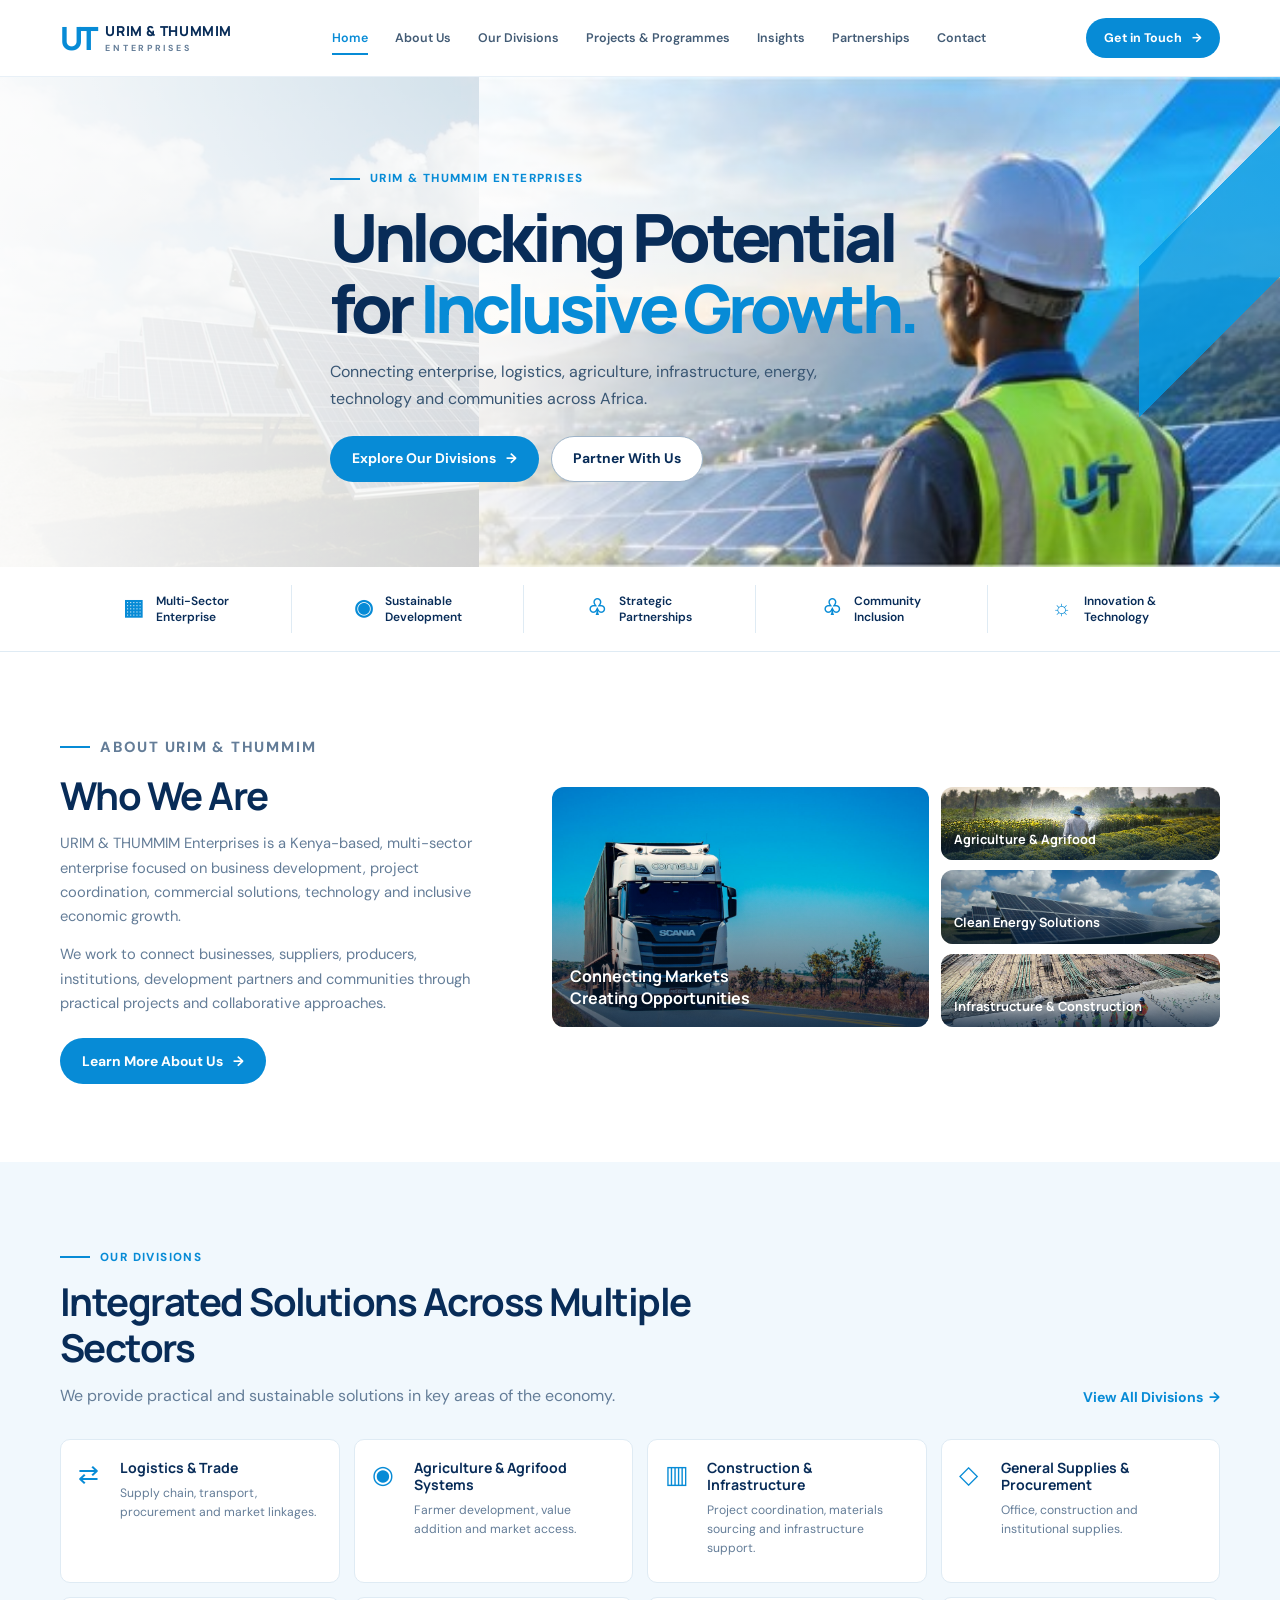
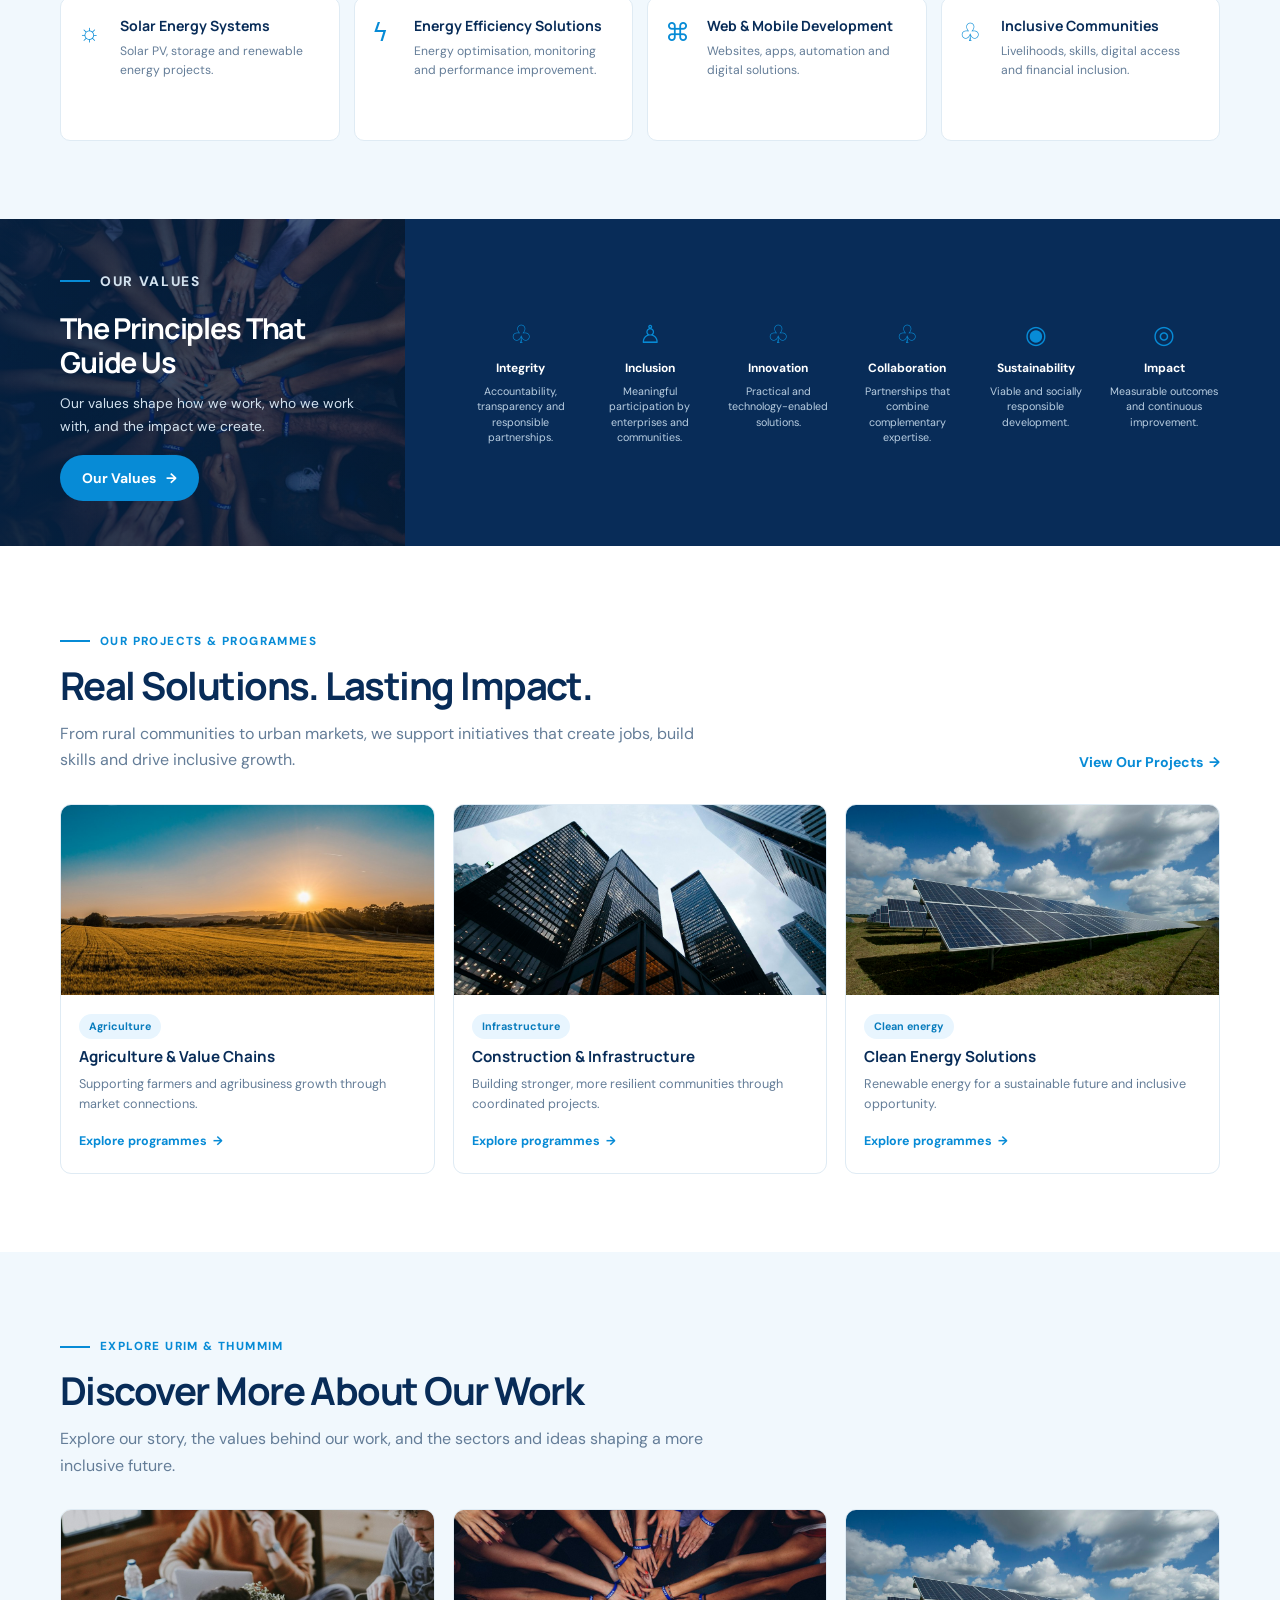
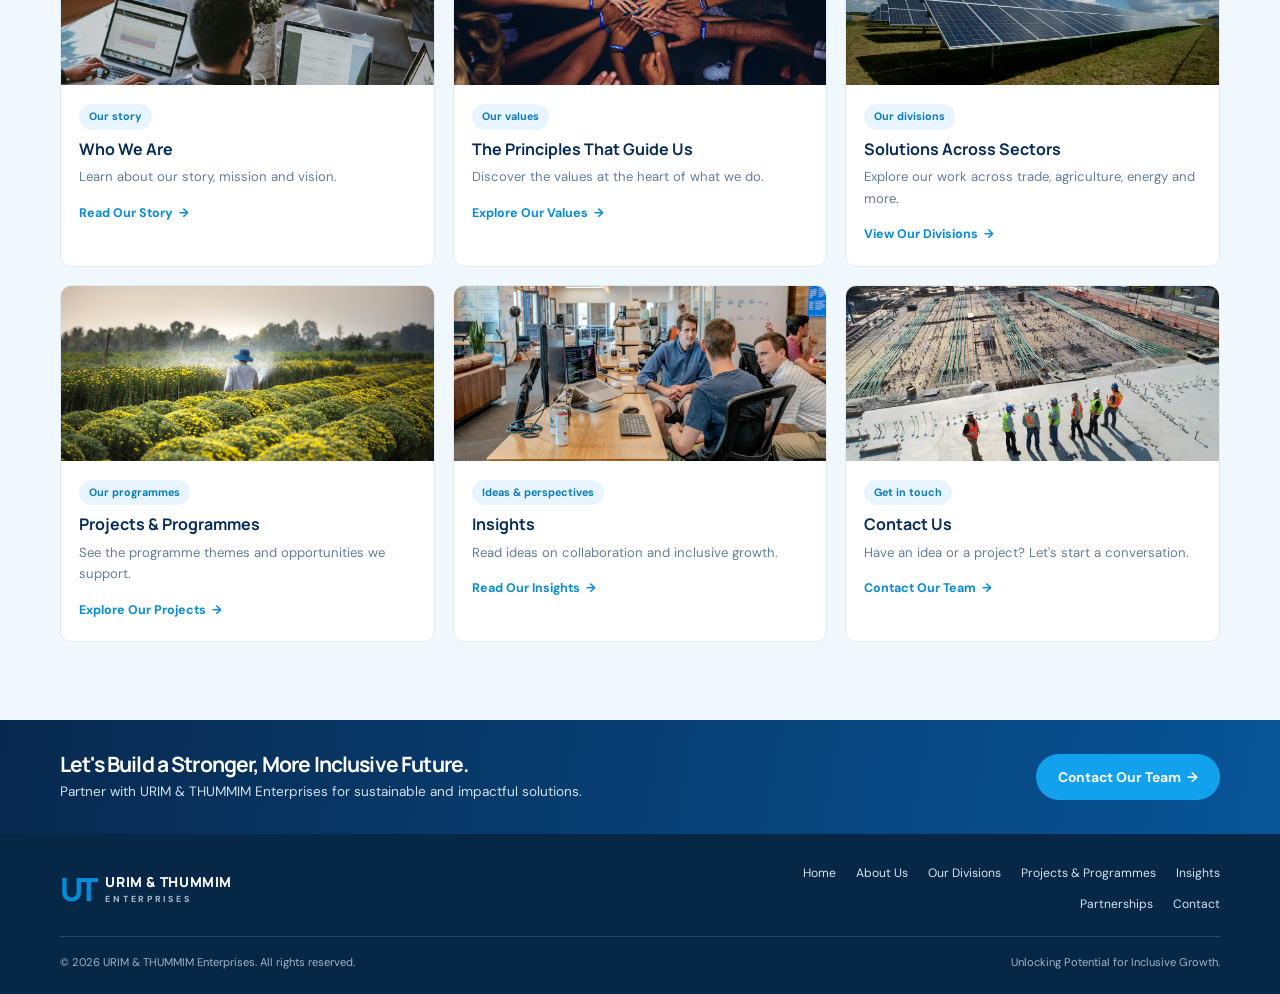
==== index.html @ a6ecb0e1 "Add files via upload" ====
<!doctype html>
<html lang="en">
<head>
  <meta charset="utf-8">
  <meta name="viewport" content="width=device-width, initial-scale=1">
  <meta name="theme-color" content="#082c58">
  <meta name="description" content="URIM & THUMMIM Enterprises connects people, projects and opportunity through inclusive, sustainable solutions across Africa.">
  <title>URIM &amp; THUMMIM Enterprises | Inclusive Growth</title>
  <link rel="stylesheet" href="assets/css/site.css">
  <script src="assets/js/site.js" defer></script>
</head>
<body>
  <header class="site-header">
    <div class="container nav-wrap">
      <a class="brand" href="index.html" aria-label="URIM and THUMMIM Enterprises home"><span class="brand-mark">UT</span><span class="brand-copy"><strong>URIM &amp; THUMMIM</strong><span>ENTERPRISES</span></span></a>
      <button class="menu-toggle" type="button" aria-label="Open navigation" aria-expanded="false" aria-controls="primary-navigation">☰</button>
      <nav class="site-nav" id="primary-navigation" aria-label="Main navigation">
        <a href="index.html" aria-current="page">Home</a><a href="about.html">About Us</a><a href="divisions.html">Our Divisions</a><a href="projects.html">Projects &amp; Programmes</a><a href="insights.html">Insights</a><a href="partnerships.html">Partnerships</a><a href="contact.html">Contact</a>
      </nav>
      <a class="button nav-cta" href="contact.html">Get in Touch <span aria-hidden="true">→</span></a>
    </div>
  </header>
  <main>
    <section class="hero">
      <div class="container hero-content">
        <p class="eyebrow">URIM &amp; THUMMIM ENTERPRISES</p>
        <h1>Unlocking Potential<br>for <span>Inclusive Growth.</span></h1>
        <p class="hero-copy">Connecting enterprise, logistics, agriculture, infrastructure, energy, technology and communities across Africa.</p>
        <div class="button-row"><a class="button" href="divisions.html">Explore Our Divisions <span aria-hidden="true">→</span></a><a class="button button--outline" href="partnerships.html">Partner With Us</a></div>
      </div>
    </section>
    <section class="pillars" aria-label="Our focus">
      <div class="container pillar-row">
        <div class="pillar"><span class="pillar-icon" aria-hidden="true">▦</span>Multi-Sector<br>Enterprise</div>
        <div class="pillar"><span class="pillar-icon" aria-hidden="true">◉</span>Sustainable<br>Development</div>
        <div class="pillar"><span class="pillar-icon" aria-hidden="true">♧</span>Strategic<br>Partnerships</div>
        <div class="pillar"><span class="pillar-icon" aria-hidden="true">♧</span>Community<br>Inclusion</div>
        <div class="pillar"><span class="pillar-icon" aria-hidden="true">☼</span>Innovation &amp;<br>Technology</div>
      </div>
    </section>
    <section class="section">
      <div class="container intro-grid">
        <div class="intro-copy">
          <p class="eyebrow">ABOUT URIM &amp; THUMMIM</p>
          <h2>Who We Are</h2>
          <p>URIM &amp; THUMMIM Enterprises is a Kenya-based, multi-sector enterprise focused on business development, project coordination, commercial solutions, technology and inclusive economic growth.</p>
          <p>We work to connect businesses, suppliers, producers, institutions, development partners and communities through practical projects and collaborative approaches.</p>
          <a class="button" href="about.html">Learn More About Us <span aria-hidden="true">→</span></a>
        </div>
        <div class="feature-photos">
          <a class="photo-feature" href="projects.html"><img src="assets/images/truck.jpg" alt="Freight truck carrying goods along a road" loading="lazy"><span>Connecting Markets<br>Creating Opportunities</span></a>
          <div class="photo-stack">
            <a class="photo-feature" href="divisions.html"><img src="assets/images/agriculture-card.jpg" alt="A farmer tending crops in a green field" loading="lazy"><span>Agriculture &amp; Agrifood</span></a>
            <a class="photo-feature" href="divisions.html"><img src="assets/images/solar-panels.jpg" alt="Solar panels generating clean energy" loading="lazy"><span>Clean Energy Solutions</span></a>
            <a class="photo-feature" href="divisions.html"><img src="assets/images/construction-card.jpg" alt="Construction workers on an active building site" loading="lazy"><span>Infrastructure &amp; Construction</span></a>
          </div>
        </div>
      </div>
    </section>
    <section class="section section--pale">
      <div class="container">
        <div class="section-heading"><div><p class="eyebrow">OUR DIVISIONS</p><h2>Integrated Solutions Across Multiple Sectors</h2><p class="lead">We provide practical and sustainable solutions in key areas of the economy.</p></div><a class="text-link" href="divisions.html">View All Divisions&nbsp; →</a></div>
        <div class="solutions-grid">
          <a class="solution-card" href="divisions.html"><span class="solution-icon" aria-hidden="true">⇄</span><span><h3>Logistics &amp; Trade</h3><p>Supply chain, transport, procurement and market linkages.</p></span></a>
          <a class="solution-card" href="divisions.html"><span class="solution-icon" aria-hidden="true">◉</span><span><h3>Agriculture &amp; Agrifood Systems</h3><p>Farmer development, value addition and market access.</p></span></a>
          <a class="solution-card" href="divisions.html"><span class="solution-icon" aria-hidden="true">▥</span><span><h3>Construction &amp; Infrastructure</h3><p>Project coordination, materials sourcing and infrastructure support.</p></span></a>
          <a class="solution-card" href="divisions.html"><span class="solution-icon" aria-hidden="true">◇</span><span><h3>General Supplies &amp; Procurement</h3><p>Office, construction and institutional supplies.</p></span></a>
          <a class="solution-card" href="divisions.html"><span class="solution-icon" aria-hidden="true">☼</span><span><h3>Solar Energy Systems</h3><p>Solar PV, storage and renewable energy projects.</p></span></a>
          <a class="solution-card" href="divisions.html"><span class="solution-icon" aria-hidden="true">ϟ</span><span><h3>Energy Efficiency Solutions</h3><p>Energy optimisation, monitoring and performance improvement.</p></span></a>
          <a class="solution-card" href="divisions.html"><span class="solution-icon" aria-hidden="true">⌘</span><span><h3>Web &amp; Mobile Development</h3><p>Websites, apps, automation and digital solutions.</p></span></a>
          <a class="solution-card" href="divisions.html"><span class="solution-icon" aria-hidden="true">♧</span><span><h3>Inclusive Communities</h3><p>Livelihoods, skills, digital access and financial inclusion.</p></span></a>
        </div>
      </div>
    </section>
    <section class="values-band">
      <div class="values-intro"><div><p class="eyebrow">OUR VALUES</p><h2>The Principles That Guide Us</h2><p>Our values shape how we work, who we work with, and the impact we create.</p><a class="button" href="about.html#values">Our Values <span aria-hidden="true">→</span></a></div></div>
      <div class="values-list">
        <div class="value-item"><span class="solution-icon" aria-hidden="true">♧</span><strong>Integrity</strong><span>Accountability, transparency and responsible partnerships.</span></div>
        <div class="value-item"><span class="solution-icon" aria-hidden="true">♙</span><strong>Inclusion</strong><span>Meaningful participation by enterprises and communities.</span></div>
        <div class="value-item"><span class="solution-icon" aria-hidden="true">♧</span><strong>Innovation</strong><span>Practical and technology-enabled solutions.</span></div>
        <div class="value-item"><span class="solution-icon" aria-hidden="true">♧</span><strong>Collaboration</strong><span>Partnerships that combine complementary expertise.</span></div>
        <div class="value-item"><span class="solution-icon" aria-hidden="true">◉</span><strong>Sustainability</strong><span>Viable and socially responsible development.</span></div>
        <div class="value-item"><span class="solution-icon" aria-hidden="true">◎</span><strong>Impact</strong><span>Measurable outcomes and continuous improvement.</span></div>
      </div>
    </section>
    <section class="section">
      <div class="container">
        <div class="section-heading"><div><p class="eyebrow">OUR PROJECTS &amp; PROGRAMMES</p><h2>Real Solutions. Lasting Impact.</h2><p class="lead">From rural communities to urban markets, we support initiatives that create jobs, build skills and drive inclusive growth.</p></div><a class="text-link" href="projects.html">View Our Projects&nbsp; →</a></div>
        <div class="project-grid">
          <article class="project-card"><img src="assets/images/agriculture.jpg" alt="Productive green agricultural fields" loading="lazy"><div class="project-card-copy"><span class="tag">Agriculture</span><h3>Agriculture &amp; Value Chains</h3><p>Supporting farmers and agribusiness growth through market connections.</p><a class="text-link" href="projects.html">Explore programmes&nbsp; →</a></div></article>
          <article class="project-card"><img src="assets/images/construction.jpg" alt="City buildings and infrastructure" loading="lazy"><div class="project-card-copy"><span class="tag">Infrastructure</span><h3>Construction &amp; Infrastructure</h3><p>Building stronger, more resilient communities through coordinated projects.</p><a class="text-link" href="projects.html">Explore programmes&nbsp; →</a></div></article>
          <article class="project-card"><img src="assets/images/solar-panels.jpg" alt="Solar panels generating clean energy" loading="lazy"><div class="project-card-copy"><span class="tag">Clean energy</span><h3>Clean Energy Solutions</h3><p>Renewable energy for a sustainable future and inclusive opportunity.</p><a class="text-link" href="projects.html">Explore programmes&nbsp; →</a></div></article>
        </div>
      </div>
    </section>
    <section class="section section--pale">
      <div class="container">
        <div class="section-heading"><div><p class="eyebrow">EXPLORE URIM &amp; THUMMIM</p><h2>Discover More About Our Work</h2><p class="lead">Explore our story, the values behind our work, and the sectors and ideas shaping a more inclusive future.</p></div></div>
        <div class="explore-grid">
          <a class="explore-card" href="about.html">
            <img src="assets/images/team.jpg" alt="Our team working together" loading="lazy">
            <div class="explore-card-copy"><span class="tag">Our story</span><h3>Who We Are</h3><p>Learn about our story, mission and vision.</p><span class="text-link">Read Our Story&nbsp; →</span></div>
          </a>
          <a class="explore-card" href="about.html#values">
            <img src="assets/images/community.jpg" alt="Community members working together" loading="lazy">
            <div class="explore-card-copy"><span class="tag">Our values</span><h3>The Principles That Guide Us</h3><p>Discover the values at the heart of what we do.</p><span class="text-link">Explore Our Values&nbsp; →</span></div>
          </a>
          <a class="explore-card" href="divisions.html">
            <img src="assets/images/solar-panels.jpg" alt="Solar panels representing our integrated solutions" loading="lazy">
            <div class="explore-card-copy"><span class="tag">Our divisions</span><h3>Solutions Across Sectors</h3><p>Explore our work across trade, agriculture, energy and more.</p><span class="text-link">View Our Divisions&nbsp; →</span></div>
          </a>
          <a class="explore-card" href="projects.html">
            <img src="assets/images/agriculture-card.jpg" alt="Farmer tending crops as part of an agricultural programme" loading="lazy">
            <div class="explore-card-copy"><span class="tag">Our programmes</span><h3>Projects &amp; Programmes</h3><p>See the programme themes and opportunities we support.</p><span class="text-link">Explore Our Projects&nbsp; →</span></div>
          </a>
          <a class="explore-card" href="insights.html">
            <img src="assets/images/meeting.jpg" alt="Colleagues exchanging ideas in a meeting" loading="lazy">
            <div class="explore-card-copy"><span class="tag">Ideas &amp; perspectives</span><h3>Insights</h3><p>Read ideas on collaboration and inclusive growth.</p><span class="text-link">Read Our Insights&nbsp; →</span></div>
          </a>
          <a class="explore-card" href="contact.html">
            <img src="assets/images/construction-card.jpg" alt="Construction team working together on a project" loading="lazy">
            <div class="explore-card-copy"><span class="tag">Get in touch</span><h3>Contact Us</h3><p>Have an idea or a project? Let's start a conversation.</p><span class="text-link">Contact Our Team&nbsp; →</span></div>
          </a>
        </div>
      </div>
    </section>
    <section class="callout"><div class="container callout-inner"><div><h2>Let's Build a Stronger, More Inclusive Future.</h2><p>Partner with URIM &amp; THUMMIM Enterprises for sustainable and impactful solutions.</p></div><a class="button" href="contact.html">Contact Our Team&nbsp; →</a></div></section>
  </main>
  <footer class="site-footer">
    <div class="container footer-main"><a class="brand" href="index.html"><span class="brand-mark">UT</span><span class="brand-copy"><strong>URIM &amp; THUMMIM</strong><span>ENTERPRISES</span></span></a><nav class="footer-nav" aria-label="Footer navigation"><a href="index.html">Home</a><a href="about.html">About Us</a><a href="divisions.html">Our Divisions</a><a href="projects.html">Projects &amp; Programmes</a><a href="insights.html">Insights</a><a href="partnerships.html">Partnerships</a><a href="contact.html">Contact</a></nav></div>
    <div class="container footer-bottom"><span>© <span data-year>2026</span> URIM &amp; THUMMIM Enterprises. All rights reserved.</span><span>Unlocking Potential for Inclusive Growth.</span></div>
  </footer>
</body>
</html>
---- assets/css/site.css ----
@import url('https://fonts.googleapis.com/css2?family=DM+Sans:wght@400;500;600;700&family=Manrope:wght@400;500;600;700;800&display=swap');

:root {
  --navy: #082c58;
  --blue: #078bd6;
  --bright-blue: #12a2ed;
  --ink: #14365e;
  --muted: #647d98;
  --pale: #f1f8fd;
  --line: #dfebf4;
  --white: #fff;
  --shadow: 0 12px 32px rgb(15 58 99 / 9%);
}

* { box-sizing: border-box; }
html { scroll-behavior: smooth; }
body {
  margin: 0;
  color: var(--ink);
  background: #fff;
  font-family: "DM Sans", Arial, sans-serif;
  line-height: 1.65;
  -webkit-font-smoothing: antialiased;
}
img { display: block; width: 100%; object-fit: cover; }
a { color: inherit; text-decoration: none; }
button, input, select, textarea { font: inherit; }
button, a { -webkit-tap-highlight-color: transparent; }
.container { width: min(1160px, calc(100% - 48px)); margin-inline: auto; }
.section { padding: 78px 0; }
.section--pale { background: var(--pale); }
.eyebrow {
  display: inline-flex;
  align-items: center;
  gap: 10px;
  margin: 0 0 12px;
  color: var(--blue);
  font-size: .73rem;
  font-weight: 800;
  letter-spacing: .12em;
  text-transform: uppercase;
}
.eyebrow::before { width: 30px; height: 2px; background: var(--blue); content: ""; }
h1, h2, h3, p { margin-top: 0; }
h1, h2, h3 { font-family: Manrope, "DM Sans", sans-serif; line-height: 1.2; }
h2 { margin-bottom: 12px; color: var(--navy); font-size: clamp(1.7rem, 3vw, 2.45rem); letter-spacing: -.04em; }
.lead { max-width: 660px; margin-bottom: 0; color: var(--muted); }
.section-heading { display: flex; align-items: end; justify-content: space-between; gap: 24px; margin-bottom: 30px; }
.section-heading > div { max-width: 690px; }
.text-link { color: var(--blue); font-size: .88rem; font-weight: 700; white-space: nowrap; }
.text-link:hover { color: var(--navy); }
.button {
  display: inline-flex;
  min-height: 46px;
  align-items: center;
  justify-content: center;
  gap: 10px;
  padding: 0 21px;
  border: 1px solid transparent;
  border-radius: 999px;
  background: var(--blue);
  color: var(--white);
  font-size: .87rem;
  font-weight: 700;
  transition: background .2s, transform .2s;
}
.button:hover { transform: translateY(-2px); background: var(--navy); }
.button--outline { border-color: #9eb4c9; background: #fff; color: var(--navy); }
.button--outline:hover { border-color: var(--navy); background: var(--navy); color: #fff; }

/* Header and navigation */
.site-header { position: relative; z-index: 5; border-bottom: 1px solid #e8f0f7; background: #fff; }
.nav-wrap { display: flex; min-height: 76px; align-items: center; justify-content: space-between; gap: 24px; }
.brand { display: inline-flex; flex: 0 0 auto; align-items: center; gap: 10px; color: var(--navy); }
.brand-mark { color: var(--blue); font-family: Manrope, sans-serif; font-size: 2rem; font-weight: 800; letter-spacing: -.12em; line-height: 1; }
.brand-copy { display: grid; line-height: 1.15; }
.brand-copy strong { font-family: Manrope, sans-serif; font-size: .86rem; font-weight: 800; letter-spacing: .045em; }
.brand-copy span { margin-top: 4px; color: var(--muted); font-size: .55rem; font-weight: 700; letter-spacing: .31em; }
.site-nav { display: flex; align-items: center; gap: clamp(14px, 2.1vw, 28px); }
.site-nav a { position: relative; padding: 10px 0; color: #425b75; font-size: .78rem; font-weight: 600; white-space: nowrap; }
.site-nav a:hover, .site-nav a[aria-current="page"] { color: var(--blue); }
.site-nav a[aria-current="page"]::after { position: absolute; right: 0; bottom: 3px; left: 0; height: 2px; background: var(--blue); content: ""; }
.nav-cta { min-height: 40px; padding: 0 17px; font-size: .78rem; }
.menu-toggle { display: none; width: 44px; height: 44px; border: 1px solid var(--line); border-radius: 50%; background: #fff; color: var(--navy); cursor: pointer; font-size: 1.25rem; }

/* Home page */
.hero {
  position: relative;
  display: flex;
  min-height: 490px;
  align-items: center;
  overflow: hidden;
  background: linear-gradient(90deg, rgb(255 255 255 / 97%) 0%, rgb(255 255 255 / 82%) 39%, rgb(255 255 255 / 5%) 75%), url("../images/hero-reference.jpg") right center / auto 100% no-repeat, url("../images/solar-panels.jpg") center / cover no-repeat;
}
.hero::after { position: absolute; top: 0; right: 0; width: 11%; height: 100%; background: linear-gradient(135deg, transparent 0 30%, rgb(0 154 229 / 82%) 30% 54%, transparent 54%); content: ""; }
.hero-content { position: relative; z-index: 1; max-width: 620px; padding: 72px 0; }
.hero h1 { margin: 0 0 16px; color: var(--navy); font-size: clamp(2.5rem, 5.2vw, 4.25rem); font-weight: 800; letter-spacing: -.065em; line-height: 1.07; }
.hero h1 span { color: var(--blue); }
.hero-copy { max-width: 490px; margin-bottom: 24px; color: #395673; font-size: 1rem; }
.button-row { display: flex; flex-wrap: wrap; gap: 12px; }
.pillars { border-bottom: 1px solid var(--line); background: #fff; }
.pillar-row { display: grid; grid-template-columns: repeat(5, 1fr); padding: 18px 0; }
.pillar { display: flex; min-height: 48px; align-items: center; justify-content: center; gap: 12px; padding: 5px 12px; border-right: 1px solid var(--line); color: var(--navy); font-size: .75rem; font-weight: 600; line-height: 1.35; }
.pillar:last-child { border: 0; }
.pillar-icon { color: var(--blue); font-size: 1.35rem; }
.intro-grid { display: grid; grid-template-columns: .95fr 1.45fr; align-items: center; gap: 54px; }
.intro-copy p { margin: 0 0 14px; color: var(--muted); font-size: .92rem; }
.intro-copy .button { margin-top: 9px; }
.feature-photos { display: grid; height: 240px; grid-template-columns: 1.35fr 1fr; gap: 12px; }
.photo-feature { position: relative; min-height: 240px; overflow: hidden; border-radius: 12px; }
.photo-feature img { height: 100%; transition: transform .4s; }
.photo-feature:hover img { transform: scale(1.04); }
.photo-feature::after { position: absolute; inset: 45% 0 0; background: linear-gradient(transparent, rgb(4 29 57 / 75%)); content: ""; }
.photo-feature span { position: absolute; z-index: 1; right: 18px; bottom: 18px; left: 18px; color: white; font-family: Manrope, sans-serif; font-size: 1rem; font-weight: 700; line-height: 1.35; }
.photo-stack { display: grid; min-height: 0; grid-template-rows: repeat(3, minmax(0, 1fr)); gap: 10px; }
.photo-stack .photo-feature { min-height: 0; }
.photo-stack .photo-feature span { right: 13px; bottom: 12px; left: 13px; font-size: .8rem; }
.solutions-grid { display: grid; grid-template-columns: repeat(4, 1fr); gap: 14px; }
.solution-card { display: flex; min-height: 144px; gap: 14px; padding: 20px 17px; border: 1px solid var(--line); border-radius: 10px; background: #fff; transition: box-shadow .2s, transform .2s; }
.solution-card:hover { transform: translateY(-3px); box-shadow: var(--shadow); }
.solution-icon { flex: 0 0 28px; color: var(--blue); font-size: 1.55rem; line-height: 1.2; }
.solution-card h3 { margin: 0 0 7px; color: var(--navy); font-size: .88rem; }
.solution-card p { margin: 0; color: var(--muted); font-size: .76rem; line-height: 1.55; }
.values-band { display: grid; grid-template-columns: .95fr 2.05fr; background: var(--navy); color: #fff; }
.values-intro { display: flex; min-height: 260px; align-items: center; padding: 45px max(34px, calc((100vw - 1160px) / 2)); padding-right: 35px; background: linear-gradient(90deg, rgb(4 34 68 / 84%), rgb(4 34 68 / 62%)), url("../images/community.jpg") center / cover; }
.values-intro h2 { color: #fff; font-size: 1.8rem; }
.values-intro p { max-width: 360px; margin-bottom: 18px; color: #d3e2ef; font-size: .86rem; }
.values-list { display: grid; grid-template-columns: repeat(6, 1fr); align-content: center; padding: 32px 4vw; }
.value-item { padding: 14px 9px; text-align: center; }
.value-item .solution-icon { display: block; margin-bottom: 9px; font-size: 1.55rem; }
.value-item strong { display: block; color: #fff; font-size: .75rem; }
.value-item span:last-child { display: block; margin-top: 5px; color: #b9cee1; font-size: .67rem; line-height: 1.45; }
.project-grid { display: grid; grid-template-columns: repeat(3, 1fr); gap: 18px; }
.project-card { overflow: hidden; border: 1px solid var(--line); border-radius: 11px; background: #fff; }
.project-card img { height: 190px; transition: transform .4s; }
.project-card:hover img { transform: scale(1.035); }
.project-card-copy { padding: 17px 18px 19px; }
.project-card h3 { margin-bottom: 7px; color: var(--navy); font-size: .95rem; }
.project-card p { margin-bottom: 12px; color: var(--muted); font-size: .79rem; }
.project-card .text-link { font-size: .78rem; }
.explore-grid { display: grid; grid-template-columns: repeat(3, minmax(0, 1fr)); gap: 18px; }
.explore-card { overflow: hidden; border: 1px solid var(--line); border-radius: 11px; background: #fff; transition: box-shadow .2s, transform .2s; }
.explore-card:hover { transform: translateY(-3px); box-shadow: var(--shadow); }
.explore-card img { height: 175px; transition: transform .4s; }
.explore-card:hover img { transform: scale(1.035); }
.explore-card-copy { padding: 17px 18px 19px; }
.explore-card h3 { margin: 10px 0 7px; color: var(--navy); font-size: 1rem; }
.explore-card p { margin-bottom: 11px; color: var(--muted); font-size: .82rem; }
.explore-card .text-link { font-size: .78rem; }
.callout { padding: 31px 0; background: linear-gradient(100deg, #08294f, #075598); color: #fff; }
.callout-inner { display: flex; align-items: center; justify-content: space-between; gap: 25px; }
.callout h2 { margin: 0 0 4px; color: #fff; font-size: 1.32rem; }
.callout p { margin: 0; color: #d0e0ee; font-size: .85rem; }
.callout .button { flex: 0 0 auto; background: var(--bright-blue); }

/* Interior pages */
.page-hero { position: relative; display: flex; min-height: 250px; align-items: center; overflow: hidden; background: linear-gradient(90deg, rgb(5 42 79 / 90%), rgb(5 42 79 / 55%)), url("../images/landscape.jpg") center 52% / cover; color: #fff; }
.page-hero--projects { background-image: linear-gradient(90deg, rgb(5 42 79 / 88%), rgb(5 42 79 / 48%)), url("../images/hero-worker.jpg"); }
.page-hero--divisions { background-image: linear-gradient(90deg, rgb(5 42 79 / 88%), rgb(5 42 79 / 48%)), url("../images/solar-panels.jpg"); }
.page-hero--insights { background-image: linear-gradient(90deg, rgb(5 42 79 / 88%), rgb(5 42 79 / 48%)), url("../images/meeting.jpg"); }
.page-hero--contact { background-image: linear-gradient(90deg, rgb(5 42 79 / 86%), rgb(5 42 79 / 34%)), url("../images/city-skyline.jpg"); background-position: center, center 43%; }
.page-hero h1 { margin: 0 0 9px; color: #fff; font-size: clamp(2.2rem, 5vw, 3.35rem); letter-spacing: -.055em; }
.page-hero p { max-width: 610px; margin: 0; color: #e0edf7; font-size: 1rem; }
.breadcrumbs { padding: 13px 0; border-bottom: 1px solid var(--line); color: #8296aa; font-size: .76rem; }
.breadcrumbs a { color: var(--blue); }
.story-grid { display: grid; grid-template-columns: 1.05fr .95fr; align-items: center; gap: 48px; }
.story-image { height: 360px; border-radius: 12px; box-shadow: var(--shadow); }
.story-copy p { color: var(--muted); }
.story-feature { display: grid; grid-template-columns: 1fr 1fr; align-items: center; gap: 30px; margin: 0 0 30px; overflow: hidden; border: 1px solid var(--line); border-radius: 12px; background: #f3f8fc; }
.story-feature > img { height: 280px; }
.story-feature-copy { padding: 28px 30px 28px 0; }
.story-feature-copy h2 { margin: 8px 0; color: var(--navy); font-size: 1.4rem; }
.story-feature-copy p:not(.eyebrow) { color: var(--muted); font-size: .87rem; }
.mission-grid { display: grid; grid-template-columns: repeat(2, 1fr); gap: 18px; }
.mission-card { display: flex; gap: 17px; padding: 25px; border: 1px solid var(--line); border-radius: 12px; background: #fff; }
.mission-card .solution-icon { font-size: 1.7rem; }
.mission-card h3 { margin: 0 0 7px; color: var(--navy); font-size: 1.05rem; }
.mission-card p { margin: 0; color: var(--muted); font-size: .86rem; }
.stats { display: grid; grid-template-columns: repeat(4, 1fr); gap: 15px; }
.stat { padding: 25px 20px; border: 1px solid var(--line); border-radius: 10px; background: #fff; text-align: center; }
.stat strong { display: block; color: var(--blue); font-family: Manrope, sans-serif; font-size: 1.8rem; }
.stat span { color: var(--muted); font-size: .82rem; }
.division-grid, .insight-grid { display: grid; grid-template-columns: repeat(3, 1fr); gap: 22px; }
.division-card { overflow: hidden; border: 1px solid var(--line); border-radius: 12px; background: #fff; }
.division-card img { height: 205px; }
.division-card > div { padding: 20px; }
.division-card h3 { margin-bottom: 8px; color: var(--navy); font-size: 1.05rem; }
.division-card p { margin-bottom: 12px; color: var(--muted); font-size: .83rem; }
.tag { display: inline-flex; padding: 4px 10px; border-radius: 999px; background: #e8f5fe; color: #087cbd; font-size: .67rem; font-weight: 700; }
.project-card .tag { margin-bottom: 9px; }
.project-filters { display: flex; flex-wrap: wrap; gap: 9px; margin-bottom: 24px; }
.filter-chip { padding: 8px 15px; border: 1px solid var(--line); border-radius: 999px; background: white; color: var(--muted); font-size: .79rem; }
.filter-chip.active { border-color: var(--blue); background: var(--blue); color: #fff; }
.insight-card { overflow: hidden; border: 1px solid var(--line); border-radius: 12px; background: #fff; }
.insight-card img { height: 190px; }
.insight-copy { padding: 19px; }
.insight-copy h3 { margin: 10px 0 8px; color: var(--navy); font-size: 1rem; }
.insight-copy p { margin: 0; color: var(--muted); font-size: .82rem; }
.partnership-grid { display: grid; grid-template-columns: 1fr 1fr; align-items: center; gap: 42px; }
.partnership-grid img { height: 360px; border-radius: 12px; }
.check-list { display: grid; gap: 12px; margin: 21px 0; padding: 0; list-style: none; }
.check-list li { display: flex; gap: 10px; color: var(--muted); font-size: .88rem; }
.check-list li::before { color: var(--blue); content: "✓"; font-weight: 800; }
.contact-section { padding: 45px 0 58px; }
.contact-grid { display: grid; grid-template-columns: .92fr 1.08fr; align-items: start; gap: 38px; }
.contact-grid > div > h2 { margin-bottom: 8px; font-size: 1.8rem; }
.contact-intro { margin-bottom: 19px; color: var(--muted); font-size: .87rem; }
.contact-info { display: grid; gap: 9px; }
.contact-card { display: flex; align-items: flex-start; gap: 13px; padding: 12px 14px; border: 1px solid var(--line); border-radius: 9px; background: #fff; }
.contact-icon { display: grid; width: 34px; height: 34px; flex: 0 0 34px; place-items: center; border-radius: 9px; background: #eaf6fd; color: var(--blue); }
.contact-icon svg { width: 19px; height: 19px; stroke: currentColor; stroke-linecap: round; stroke-linejoin: round; stroke-width: 1.8; }
.contact-card strong { display: block; margin-bottom: 3px; color: var(--navy); font-size: .87rem; }
.contact-card span { color: var(--muted); font-size: .81rem; }
.contact-card .contact-email-link { display: inline-flex; min-height: 34px; align-items: center; margin-top: 3px; padding: 6px 10px; border-radius: 6px; background: #eaf6fd; color: #087cbd; font-size: .81rem; font-weight: 700; text-decoration: underline; text-underline-offset: 3px; }
.contact-card .contact-email-link:hover { background: #d7edfa; color: #064e78; }
.contact-card .contact-email-link:focus-visible { border-radius: 2px; outline: 2px solid var(--blue); outline-offset: 3px; }
.contact-map { position: relative; display: block; height: 154px; margin-top: 13px; overflow: hidden; border: 1px solid var(--line); border-radius: 10px; background: #e7f1e7; }
.contact-map > img { height: 100%; }
.map-label { position: absolute; right: 9px; bottom: 9px; left: 9px; display: flex; align-items: center; justify-content: space-between; gap: 12px; padding: 9px 12px; border: 1px solid rgb(223 235 244 / 85%); border-radius: 8px; background: rgb(255 255 255 / 96%); }
.map-label strong, .map-label small { display: block; }
.map-label strong { color: var(--navy); font-size: .78rem; }
.map-label small { margin-top: 2px; color: var(--muted); font-size: .67rem; }
.map-link { color: var(--blue); font-size: .72rem; font-weight: 700; white-space: nowrap; }
.contact-banner { padding: 28px 0; background: linear-gradient(100deg, rgb(4 37 71 / 97%), rgb(5 73 127 / 88%)), url("../images/landscape.jpg") center 48% / cover; color: #fff; }
.contact-banner-inner { display: flex; align-items: center; gap: 17px; }
.contact-banner-mark { display: grid; width: 49px; height: 49px; flex: 0 0 49px; place-items: center; border: 1px solid rgb(255 255 255 / 46%); border-radius: 50%; color: #fff; font-family: Manrope, sans-serif; font-size: 1.05rem; font-weight: 800; }
.contact-banner-inner > div { flex: 1; }
.contact-banner h2 { margin: 0 0 4px; color: #fff; font-size: 1.18rem; }
.contact-banner p { margin: 0; color: #d0e0ee; font-size: .8rem; }
.contact-banner .button { flex: 0 0 auto; background: var(--bright-blue); }

/* Footer */
.site-footer { background: #062746; color: #d6e3ef; }
.footer-top { display: flex; align-items: center; justify-content: space-between; gap: 25px; padding: 38px 0; border-bottom: 1px solid rgb(255 255 255 / 14%); }
.footer-top h2 { margin: 0 0 5px; color: #fff; font-size: 1.28rem; }
.footer-top p { margin: 0; color: #b7cadd; font-size: .8rem; }
.footer-main { display: grid; grid-template-columns: 1.4fr 1fr; gap: 40px; padding: 29px 0 22px; }
.footer-main .brand { color: #fff; }
.footer-main .brand-copy span { color: #aac3d8; }
.footer-nav { display: flex; flex-wrap: wrap; justify-content: end; gap: 11px 20px; align-content: center; }
.footer-nav a { color: #d6e3ef; font-size: .76rem; }
.footer-nav a:hover { color: #65c5fb; }
.footer-bottom { display: flex; justify-content: space-between; gap: 18px; padding: 16px 0 22px; border-top: 1px solid rgb(255 255 255 / 14%); color: #9db5ca; font-size: .7rem; }
.social-links { display: flex; gap: 8px; }
.social-links a { display: grid; width: 25px; height: 25px; place-items: center; border-radius: 50%; background: #e5f3fd; color: var(--navy); font-size: .67rem; font-weight: 800; }

@media (max-width: 920px) {
  .site-nav { gap: 13px; }
  .site-nav a { font-size: .71rem; }
  .nav-cta { display: none; }
  .intro-grid { gap: 32px; }
  .solutions-grid { grid-template-columns: repeat(2, 1fr); }
  .values-band { grid-template-columns: 1fr; }
  .values-intro { min-height: 220px; padding: 38px 24px; }
  .values-list { padding: 24px; }
  .division-grid, .insight-grid, .explore-grid { grid-template-columns: repeat(2, minmax(0, 1fr)); }
}
@media (max-width: 700px) {
  .container { width: min(100% - 36px, 540px); }
  .section { padding: 57px 0; }
  .nav-wrap { min-height: 68px; }
  .menu-toggle { display: inline-grid; place-items: center; }
  .site-nav { position: absolute; top: 100%; right: 0; left: 0; display: none; align-items: stretch; gap: 0; padding: 9px 18px 17px; border-bottom: 1px solid var(--line); background: #fff; box-shadow: 0 14px 20px rgb(10 42 72 / 10%); }
  .site-nav.is-open { display: grid; }
  .site-nav a { padding: 12px 6px; border-bottom: 1px solid #edf2f7; font-size: .9rem; }
  .site-nav a[aria-current="page"]::after { right: auto; bottom: 6px; width: 25px; }
  .hero { min-height: 525px; align-items: end; background-image: linear-gradient(0deg, rgb(255 255 255 / 98%), rgb(255 255 255 / 91%) 40%, rgb(255 255 255 / 15%) 100%), url("../images/hero-reference.jpg"), url("../images/solar-panels.jpg"); background-position: center, right center, center; background-size: 100% 100%, auto 66%, cover; background-repeat: no-repeat; }
  .hero::after { width: 18%; }
  .hero-content { padding: 190px 0 39px; }
  .hero h1 { font-size: clamp(2.35rem, 11vw, 3.4rem); }
  .hero-copy { font-size: .91rem; }
  .pillar-row { grid-template-columns: repeat(2, 1fr); padding: 10px 0; }
  .pillar { justify-content: start; min-height: 56px; border-right: 0; border-bottom: 1px solid var(--line); }
  .pillar:nth-last-child(-n+1) { grid-column: 1 / -1; border-bottom: 0; }
  .intro-grid, .story-grid, .partnership-grid, .contact-grid { grid-template-columns: 1fr; gap: 27px; }
  .story-feature { grid-template-columns: 1fr; gap: 0; }
  .story-feature > img { height: 210px; }
  .story-feature-copy { padding: 22px; }
  .feature-photos { height: auto; grid-template-columns: 1fr; }
  .photo-feature { min-height: 220px; }
  .photo-stack { grid-template-columns: repeat(3, minmax(0, 1fr)); grid-template-rows: 1fr; }
  .photo-stack .photo-feature { min-height: 115px; }
  .section-heading { align-items: start; flex-direction: column; gap: 10px; }
  .solutions-grid { gap: 10px; }
  .solution-card { min-height: 155px; flex-direction: column; gap: 10px; padding: 15px; }
  .solution-icon { font-size: 1.35rem; }
  .values-list { grid-template-columns: repeat(3, 1fr); padding: 18px 10px; }
  .project-grid, .division-grid, .insight-grid { grid-template-columns: 1fr; }
  .explore-grid { grid-template-columns: repeat(2, minmax(0, 1fr)); gap: 11px; }
  .explore-card img { height: 125px; }
  .explore-card-copy { padding: 13px; }
  .explore-card h3 { font-size: .89rem; }
  .explore-card p { font-size: .75rem; }
  .project-card img, .division-card img, .insight-card img { height: 215px; }
  .callout-inner, .footer-top { align-items: start; flex-direction: column; }
  .callout-inner .button { align-self: start; }
  .page-hero { min-height: 220px; }
  .mission-grid, .stats { grid-template-columns: repeat(2, 1fr); }
  .story-image, .partnership-grid img { height: 270px; }
  .contact-banner-inner { align-items: start; flex-wrap: wrap; }
  .contact-banner-inner > div { flex-basis: calc(100% - 70px); }
  .contact-banner .button { margin-left: 66px; }
  .footer-main { grid-template-columns: 1fr; gap: 20px; }
  .footer-nav { justify-content: start; }
  .footer-bottom { flex-direction: column; }
}
@media (max-width: 390px) {
  .container { width: calc(100% - 28px); }
  .brand-copy strong { font-size: .76rem; }
  .brand-mark { font-size: 1.8rem; }
  .button { padding-inline: 16px; font-size: .8rem; }
  .pillar { padding-inline: 6px; font-size: .69rem; }
  .solutions-grid { grid-template-columns: 1fr 1fr; }
  .explore-grid { grid-template-columns: 1fr; }
  .explore-card img { height: 170px; }
}
@media (prefers-reduced-motion: reduce) {
  *, *::before, *::after { scroll-behavior: auto !important; transition-duration: .01ms !important; animation-duration: .01ms !important; }
}
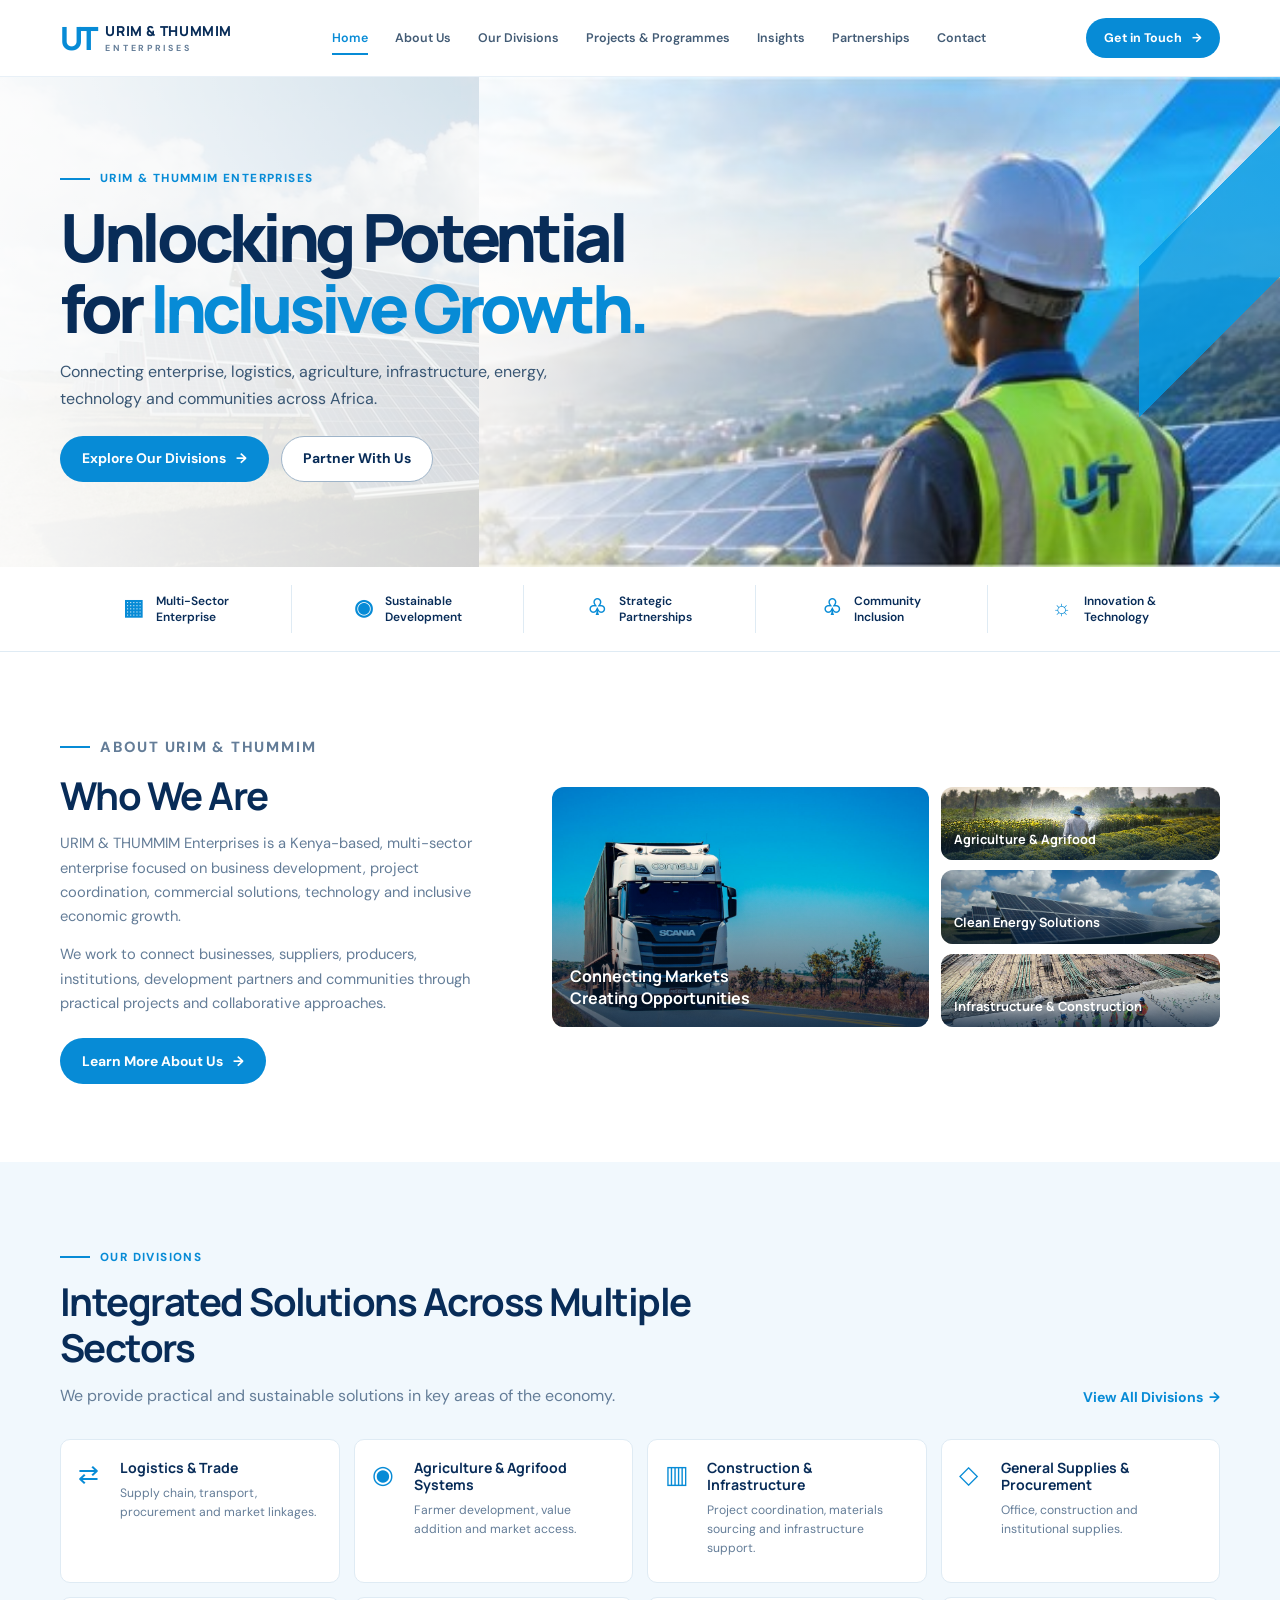
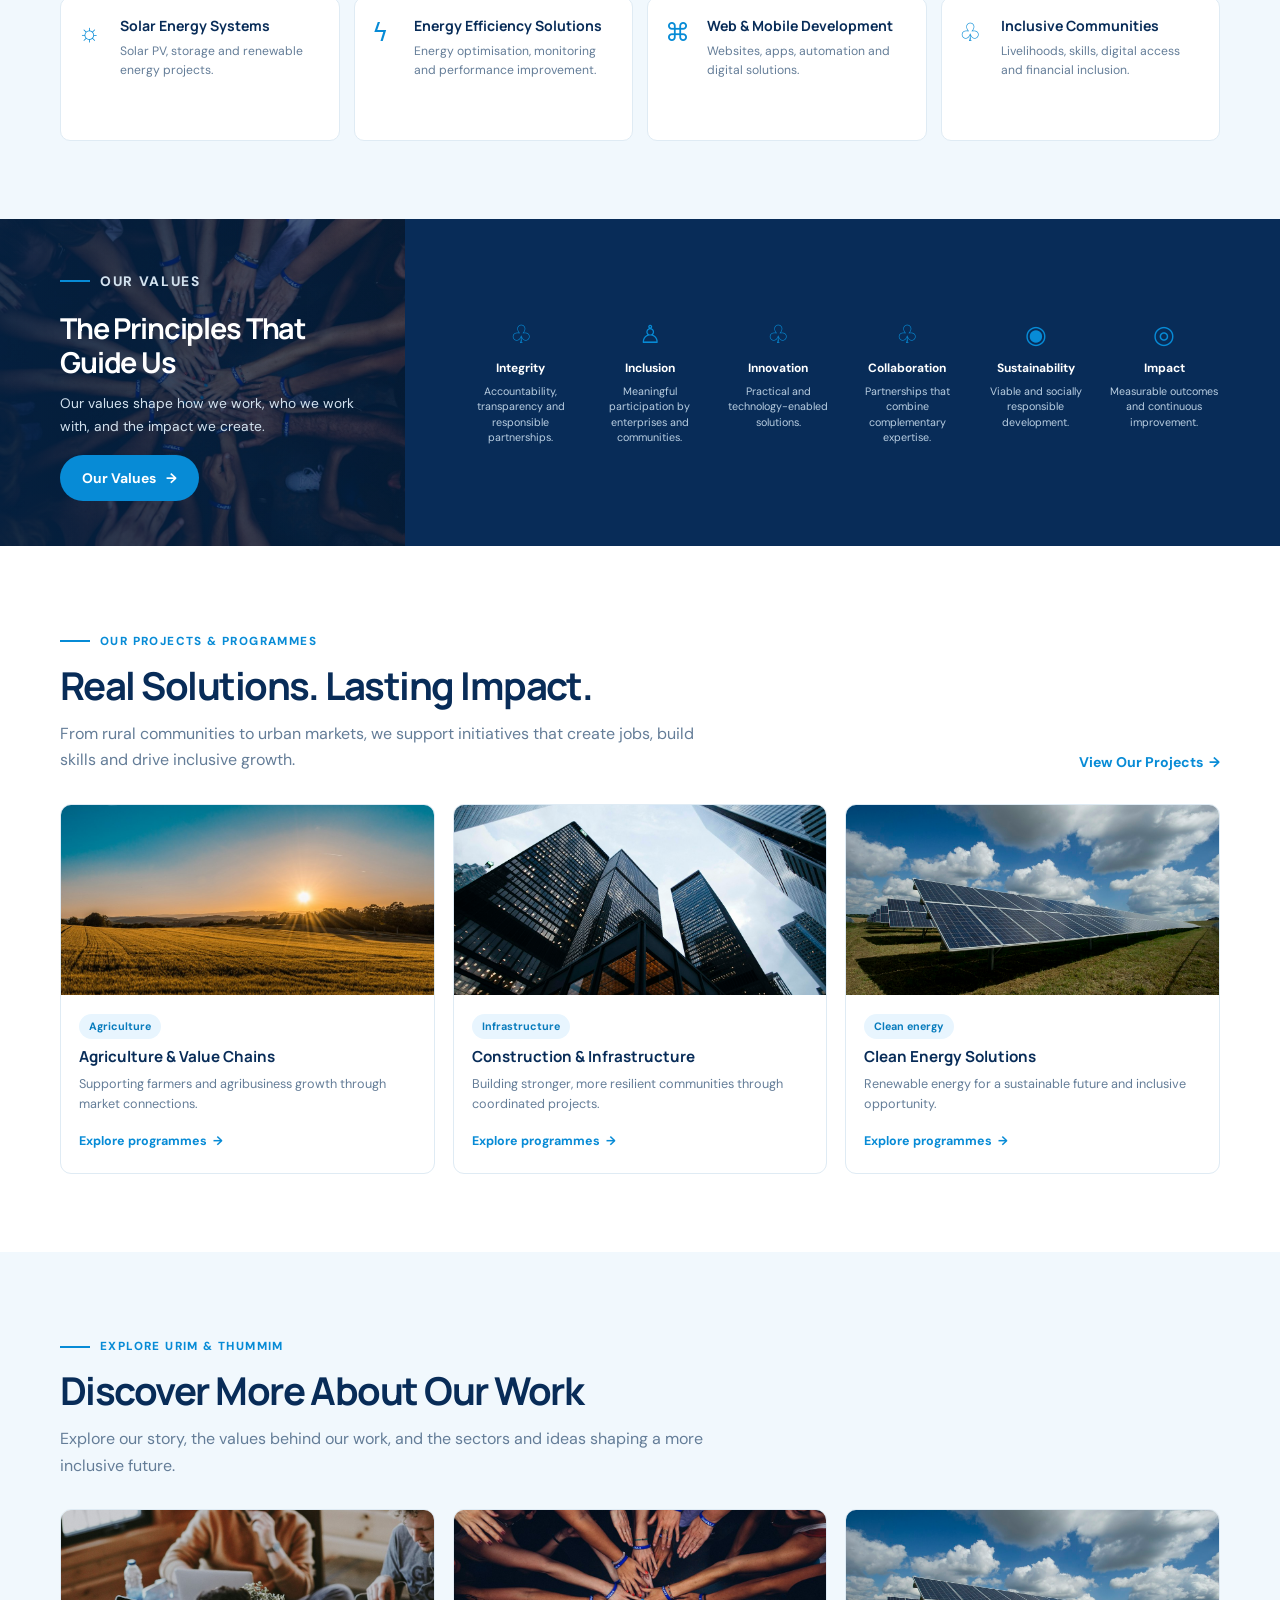
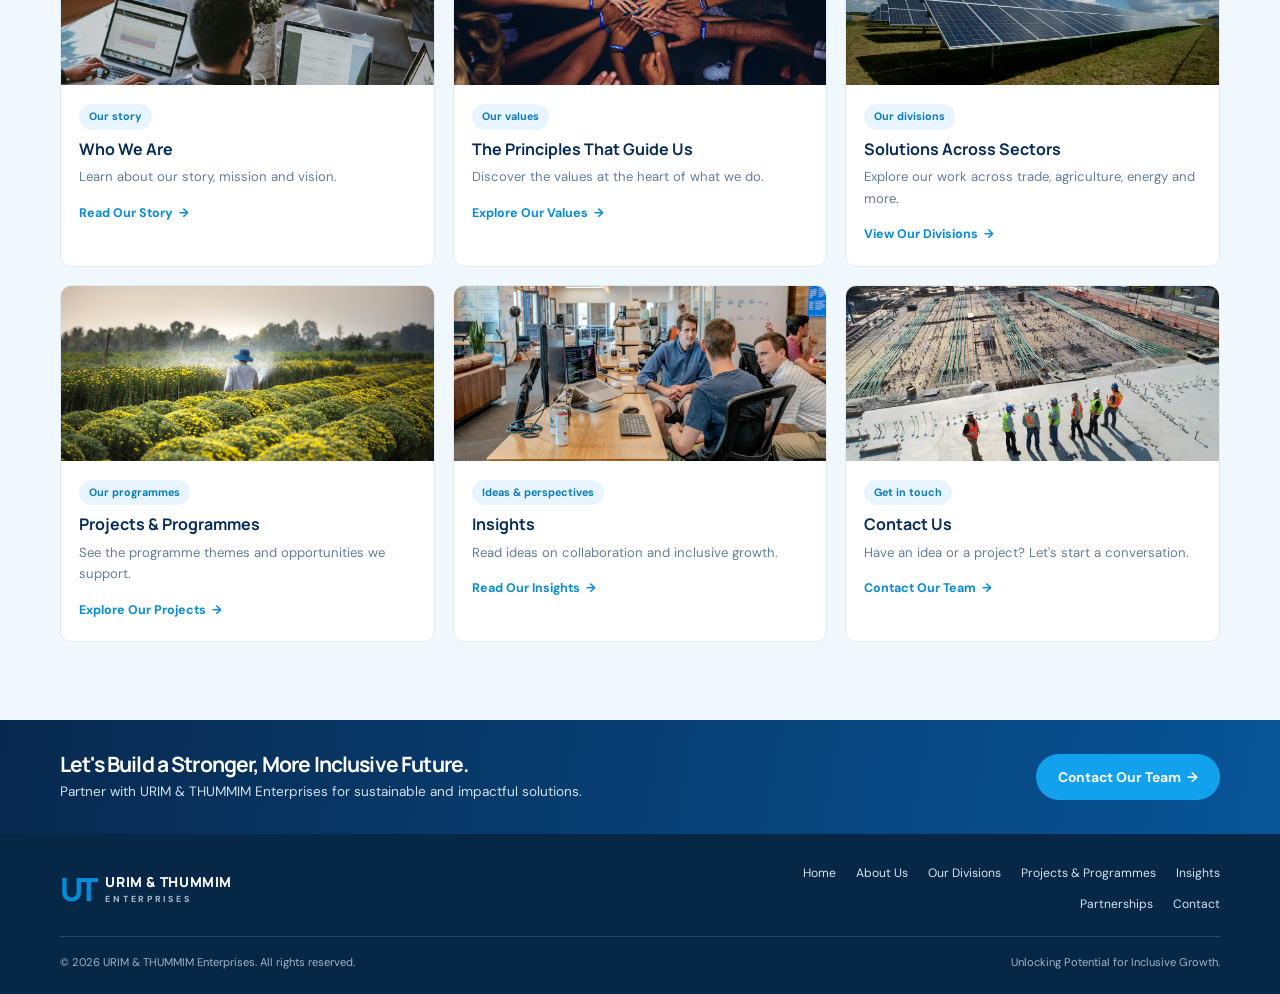
==== commit 0bbd66e3: "Update index.html Updated the HTML structure and added a favicon." ====
--- a/index.html
+++ b/index.html
@@ -5,6 +5,7 @@
   <meta name="viewport" content="width=device-width, initial-scale=1">
   <meta name="theme-color" content="#082c58">
   <meta name="description" content="URIM & THUMMIM Enterprises connects people, projects and opportunity through inclusive, sustainable solutions across Africa.">
+  <link rel="icon" type="image/png" href="logo2.png">
   <title>URIM &amp; THUMMIM Enterprises | Inclusive Growth</title>
   <link rel="stylesheet" href="assets/css/site.css">
   <script src="assets/js/site.js" defer></script>
--- a/assets/css/site.css
+++ b/assets/css/site.css
@@ -93,7 +93,7 @@
   background: linear-gradient(90deg, rgb(255 255 255 / 97%) 0%, rgb(255 255 255 / 82%) 39%, rgb(255 255 255 / 5%) 75%), url("../images/hero-reference.jpg") right center / auto 100% no-repeat, url("../images/solar-panels.jpg") center / cover no-repeat;
 }
 .hero::after { position: absolute; top: 0; right: 0; width: 11%; height: 100%; background: linear-gradient(135deg, transparent 0 30%, rgb(0 154 229 / 82%) 30% 54%, transparent 54%); content: ""; }
-.hero-content { position: relative; z-index: 1; max-width: 620px; padding: 72px 0; }
+.hero-content { position: relative; z-index: 1; max-width: 620px; margin-left: max(24px, calc((100% - 1160px) / 2)); margin-right: auto; padding: 72px 0; text-align: left; }
 .hero h1 { margin: 0 0 16px; color: var(--navy); font-size: clamp(2.5rem, 5.2vw, 4.25rem); font-weight: 800; letter-spacing: -.065em; line-height: 1.07; }
 .hero h1 span { color: var(--blue); }
 .hero-copy { max-width: 490px; margin-bottom: 24px; color: #395673; font-size: 1rem; }
@@ -266,7 +266,7 @@
   .site-nav a[aria-current="page"]::after { right: auto; bottom: 6px; width: 25px; }
   .hero { min-height: 525px; align-items: end; background-image: linear-gradient(0deg, rgb(255 255 255 / 98%), rgb(255 255 255 / 91%) 40%, rgb(255 255 255 / 15%) 100%), url("../images/hero-reference.jpg"), url("../images/solar-panels.jpg"); background-position: center, right center, center; background-size: 100% 100%, auto 66%, cover; background-repeat: no-repeat; }
   .hero::after { width: 18%; }
-  .hero-content { padding: 190px 0 39px; }
+  .hero-content { margin-inline: auto; padding: 190px 0 39px; }
   .hero h1 { font-size: clamp(2.35rem, 11vw, 3.4rem); }
   .hero-copy { font-size: .91rem; }
   .pillar-row { grid-template-columns: repeat(2, 1fr); padding: 10px 0; }
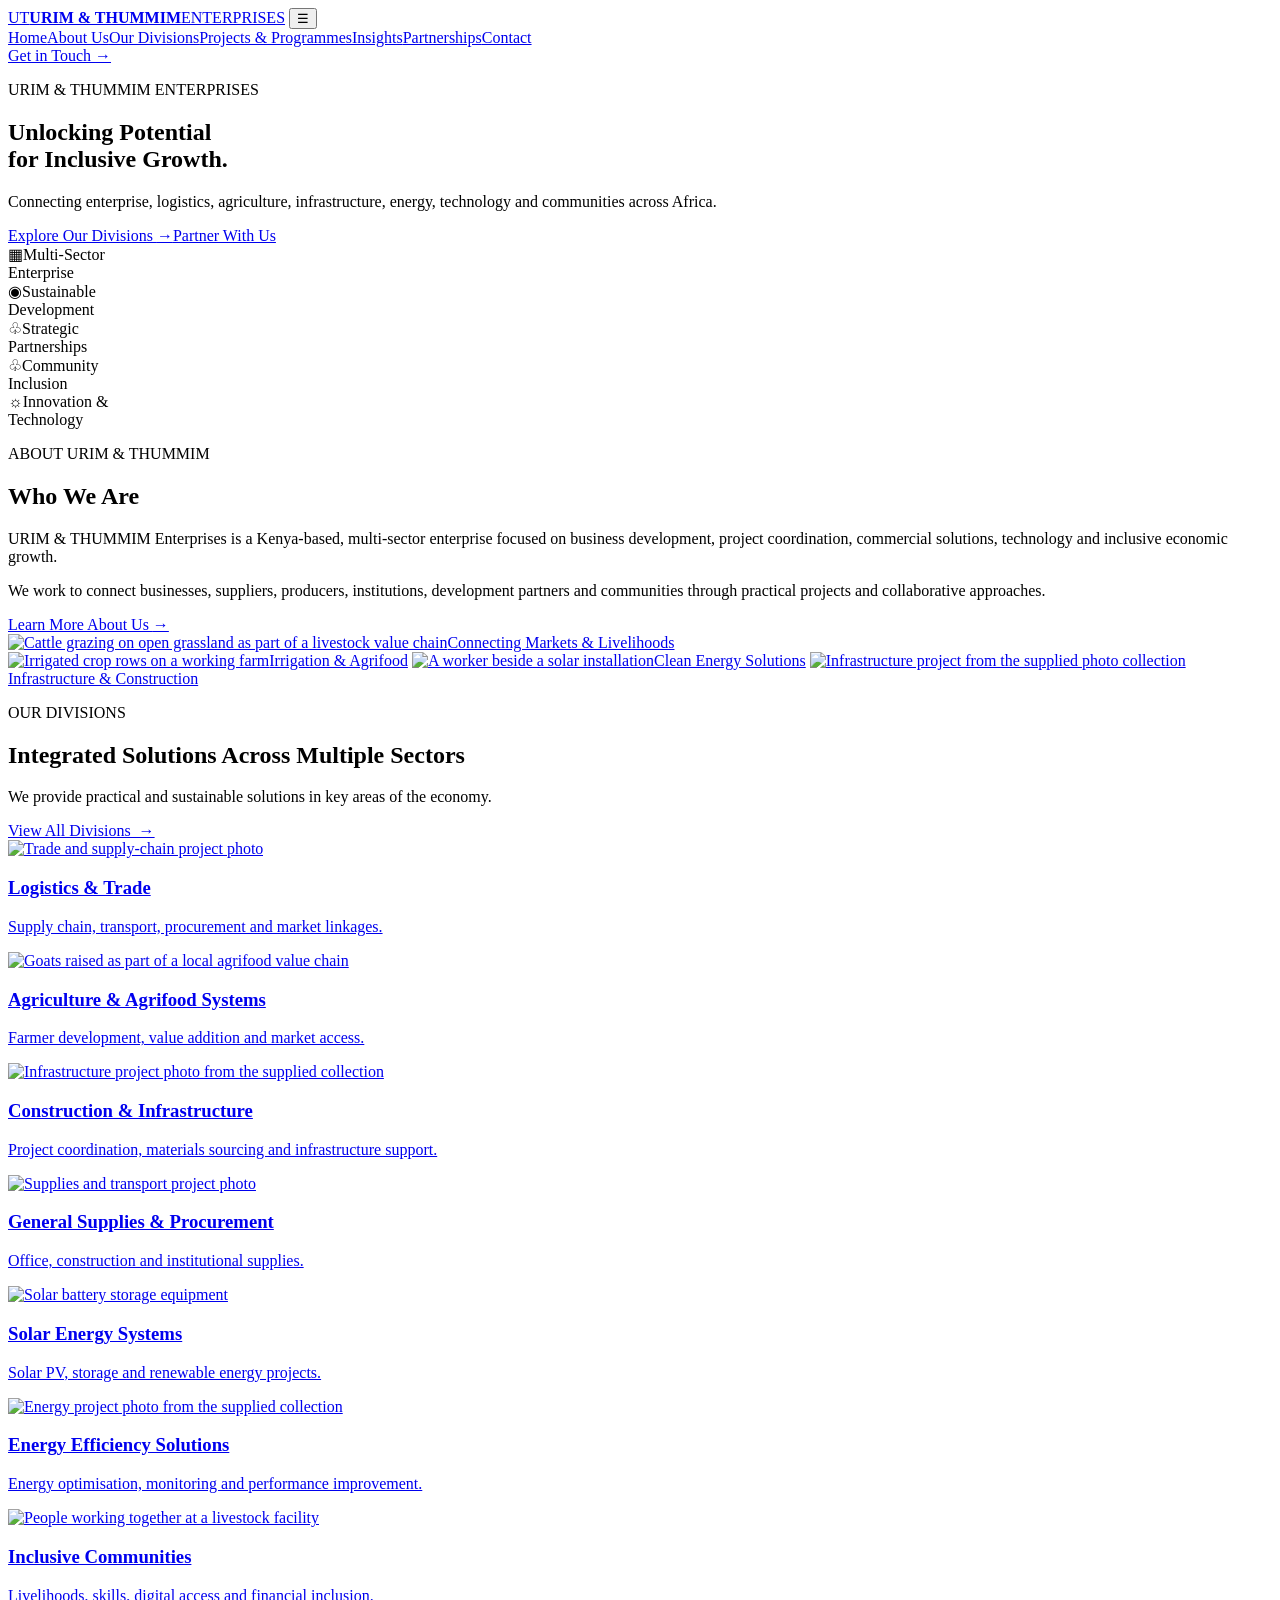
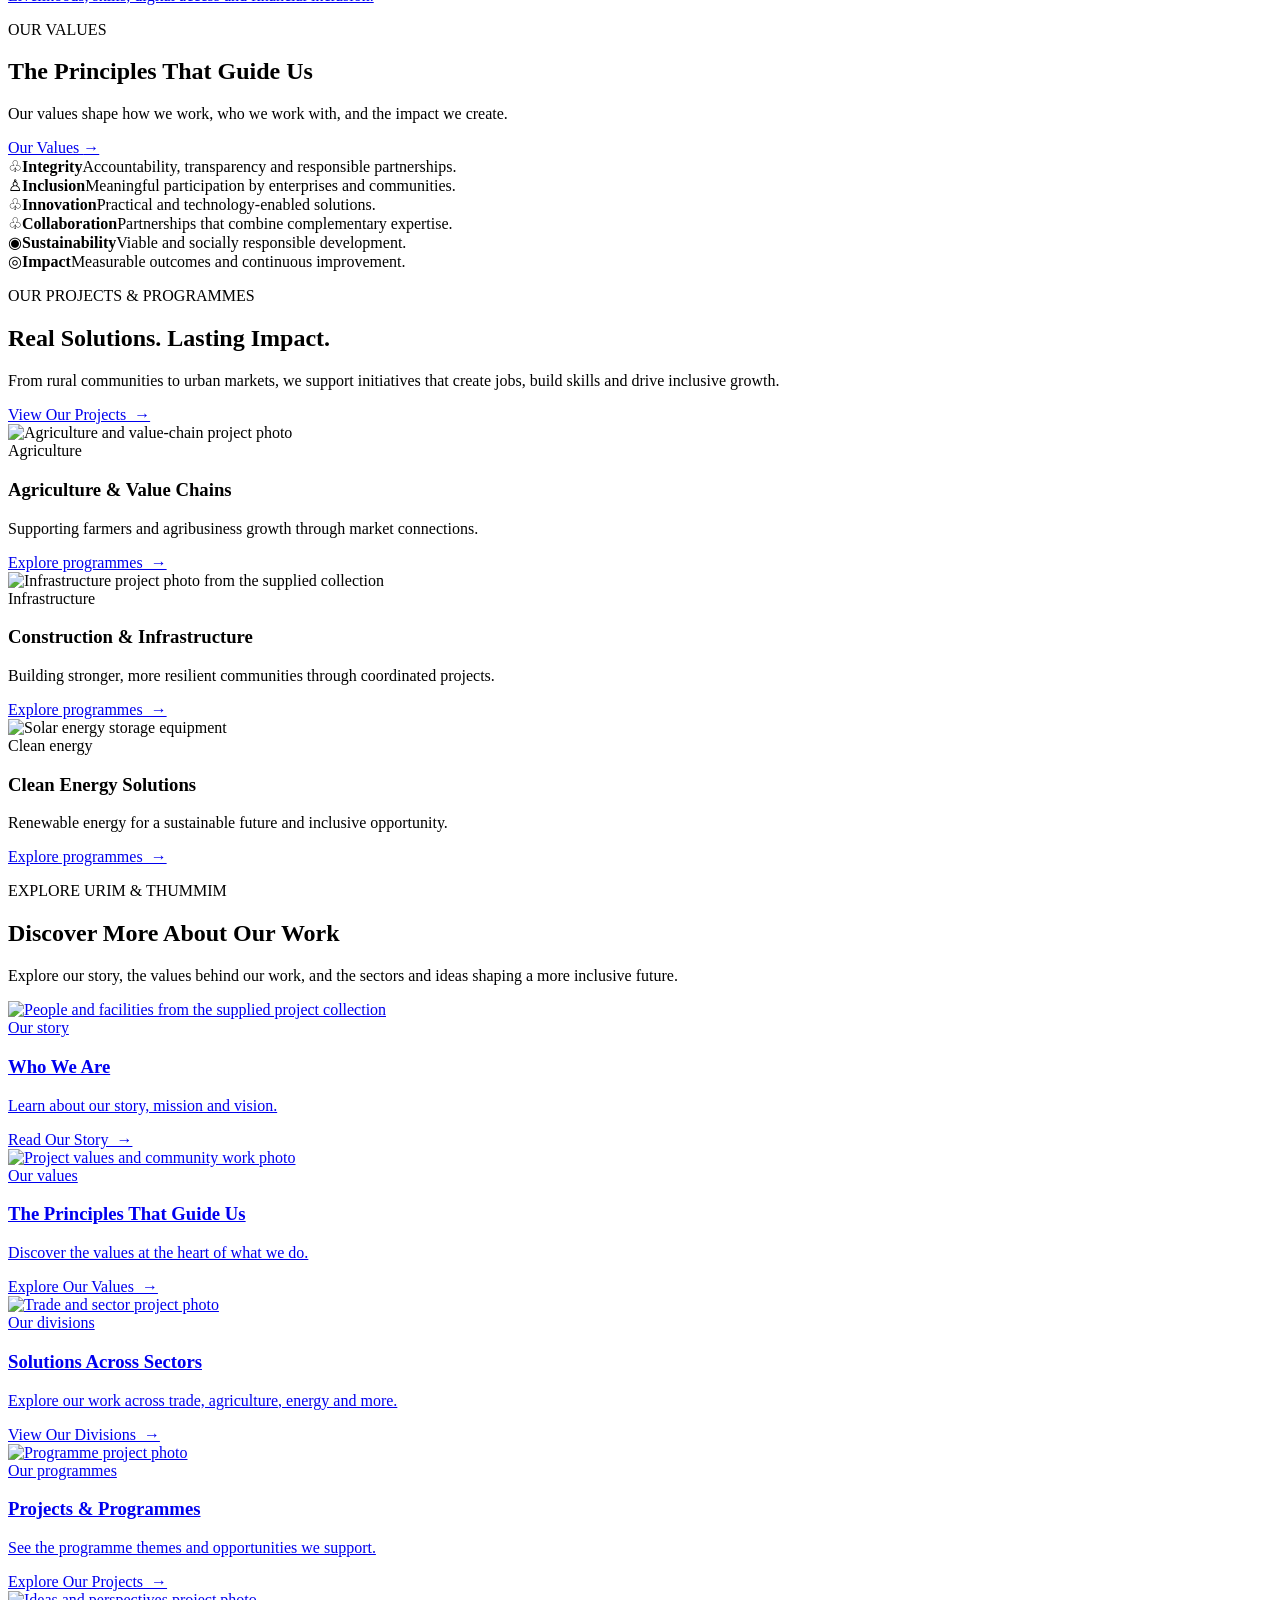
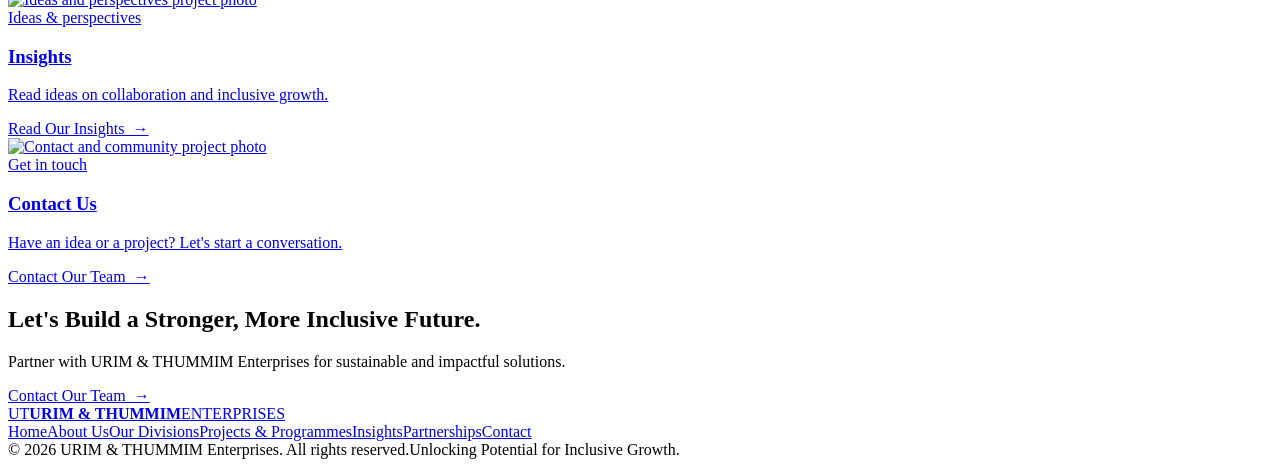
==== commit 69f7da95: "Fix HTML formatting and structure" ====
--- a/index.html
+++ b/index.html
@@ -49,11 +49,11 @@
           <a class="button" href="about.html">Learn More About Us <span aria-hidden="true">→</span></a>
         </div>
         <div class="feature-photos">
-          <a class="photo-feature" href="projects.html"><img src="assets/images/truck.jpg" alt="Freight truck carrying goods along a road" loading="lazy"><span>Connecting Markets<br>Creating Opportunities</span></a>
+          <a class="photo-feature" href="projects.html"><img src="assets/images/livestock-markets.jpeg" alt="Cattle grazing on open grassland as part of a livestock value chain" loading="lazy"><span>Connecting Markets &amp; Livelihoods</span></a>
           <div class="photo-stack">
-            <a class="photo-feature" href="divisions.html"><img src="assets/images/agriculture-card.jpg" alt="A farmer tending crops in a green field" loading="lazy"><span>Agriculture &amp; Agrifood</span></a>
-            <a class="photo-feature" href="divisions.html"><img src="assets/images/solar-panels.jpg" alt="Solar panels generating clean energy" loading="lazy"><span>Clean Energy Solutions</span></a>
-            <a class="photo-feature" href="divisions.html"><img src="assets/images/construction-card.jpg" alt="Construction workers on an active building site" loading="lazy"><span>Infrastructure &amp; Construction</span></a>
+            <a class="photo-feature" href="divisions.html"><img src="assets/images/agriculture-card.jpg" alt="Irrigated crop rows on a working farm" loading="lazy"><span>Irrigation &amp; Agrifood</span></a>
+            <a class="photo-feature" href="divisions.html"><img src="assets/images/hero-reference-mobile.jpg" alt="A worker beside a solar installation" loading="lazy"><span>Clean Energy Solutions</span></a>
+            <a class="photo-feature" href="divisions.html"><img src="assets/images/h40.jpeg" alt="Infrastructure project from the supplied photo collection" loading="lazy"><span>Infrastructure &amp; Construction</span></a>
           </div>
         </div>
       </div>
@@ -62,14 +62,13 @@
       <div class="container">
         <div class="section-heading"><div><p class="eyebrow">OUR DIVISIONS</p><h2>Integrated Solutions Across Multiple Sectors</h2><p class="lead">We provide practical and sustainable solutions in key areas of the economy.</p></div><a class="text-link" href="divisions.html">View All Divisions&nbsp; →</a></div>
         <div class="solutions-grid">
-          <a class="solution-card" href="divisions.html"><span class="solution-icon" aria-hidden="true">⇄</span><span><h3>Logistics &amp; Trade</h3><p>Supply chain, transport, procurement and market linkages.</p></span></a>
-          <a class="solution-card" href="divisions.html"><span class="solution-icon" aria-hidden="true">◉</span><span><h3>Agriculture &amp; Agrifood Systems</h3><p>Farmer development, value addition and market access.</p></span></a>
-          <a class="solution-card" href="divisions.html"><span class="solution-icon" aria-hidden="true">▥</span><span><h3>Construction &amp; Infrastructure</h3><p>Project coordination, materials sourcing and infrastructure support.</p></span></a>
-          <a class="solution-card" href="divisions.html"><span class="solution-icon" aria-hidden="true">◇</span><span><h3>General Supplies &amp; Procurement</h3><p>Office, construction and institutional supplies.</p></span></a>
-          <a class="solution-card" href="divisions.html"><span class="solution-icon" aria-hidden="true">☼</span><span><h3>Solar Energy Systems</h3><p>Solar PV, storage and renewable energy projects.</p></span></a>
-          <a class="solution-card" href="divisions.html"><span class="solution-icon" aria-hidden="true">ϟ</span><span><h3>Energy Efficiency Solutions</h3><p>Energy optimisation, monitoring and performance improvement.</p></span></a>
-          <a class="solution-card" href="divisions.html"><span class="solution-icon" aria-hidden="true">⌘</span><span><h3>Web &amp; Mobile Development</h3><p>Websites, apps, automation and digital solutions.</p></span></a>
-          <a class="solution-card" href="divisions.html"><span class="solution-icon" aria-hidden="true">♧</span><span><h3>Inclusive Communities</h3><p>Livelihoods, skills, digital access and financial inclusion.</p></span></a>
+          <a class="solution-card" href="divisions.html"><img class="solution-thumb" src="assets/images/h54.jpeg" alt="Trade and supply-chain project photo" loading="lazy"><span><h3>Logistics &amp; Trade</h3><p>Supply chain, transport, procurement and market linkages.</p></span></a>
+          <a class="solution-card" href="divisions.html"><img class="solution-thumb" src="assets/images/livestock-goats.jpeg" alt="Goats raised as part of a local agrifood value chain" loading="lazy"><span><h3>Agriculture &amp; Agrifood Systems</h3><p>Farmer development, value addition and market access.</p></span></a>
+          <a class="solution-card" href="divisions.html"><img class="solution-thumb" src="assets/images/h41.jpeg" alt="Infrastructure project photo from the supplied collection" loading="lazy"><span><h3>Construction &amp; Infrastructure</h3><p>Project coordination, materials sourcing and infrastructure support.</p></span></a>
+          <a class="solution-card" href="divisions.html"><img class="solution-thumb" src="assets/images/h20.jpeg" alt="Supplies and transport project photo" loading="lazy"><span><h3>General Supplies &amp; Procurement</h3><p>Office, construction and institutional supplies.</p></span></a>
+          <a class="solution-card" href="divisions.html"><img class="solution-thumb" src="assets/images/h66.jpeg" alt="Solar battery storage equipment" loading="lazy"><span><h3>Solar Energy Systems</h3><p>Solar PV, storage and renewable energy projects.</p></span></a>
+          <a class="solution-card" href="divisions.html"><img class="solution-thumb" src="assets/images/h16.jpeg" alt="Energy project photo from the supplied collection" loading="lazy"><span><h3>Energy Efficiency Solutions</h3><p>Energy optimisation, monitoring and performance improvement.</p></span></a>
+          <a class="solution-card" href="divisions.html"><img class="solution-thumb" src="assets/images/field-participants.jpeg" alt="People working together at a livestock facility" loading="lazy"><span><h3>Inclusive Communities</h3><p>Livelihoods, skills, digital access and financial inclusion.</p></span></a>
         </div>
       </div>
     </section>
@@ -88,9 +87,9 @@
       <div class="container">
         <div class="section-heading"><div><p class="eyebrow">OUR PROJECTS &amp; PROGRAMMES</p><h2>Real Solutions. Lasting Impact.</h2><p class="lead">From rural communities to urban markets, we support initiatives that create jobs, build skills and drive inclusive growth.</p></div><a class="text-link" href="projects.html">View Our Projects&nbsp; →</a></div>
         <div class="project-grid">
-          <article class="project-card"><img src="assets/images/agriculture.jpg" alt="Productive green agricultural fields" loading="lazy"><div class="project-card-copy"><span class="tag">Agriculture</span><h3>Agriculture &amp; Value Chains</h3><p>Supporting farmers and agribusiness growth through market connections.</p><a class="text-link" href="projects.html">Explore programmes&nbsp; →</a></div></article>
-          <article class="project-card"><img src="assets/images/construction.jpg" alt="City buildings and infrastructure" loading="lazy"><div class="project-card-copy"><span class="tag">Infrastructure</span><h3>Construction &amp; Infrastructure</h3><p>Building stronger, more resilient communities through coordinated projects.</p><a class="text-link" href="projects.html">Explore programmes&nbsp; →</a></div></article>
-          <article class="project-card"><img src="assets/images/solar-panels.jpg" alt="Solar panels generating clean energy" loading="lazy"><div class="project-card-copy"><span class="tag">Clean energy</span><h3>Clean Energy Solutions</h3><p>Renewable energy for a sustainable future and inclusive opportunity.</p><a class="text-link" href="projects.html">Explore programmes&nbsp; →</a></div></article>
+          <article class="project-card"><img src="assets/images/h43.jpeg" alt="Agriculture and value-chain project photo" loading="lazy"><div class="project-card-copy"><span class="tag">Agriculture</span><h3>Agriculture &amp; Value Chains</h3><p>Supporting farmers and agribusiness growth through market connections.</p><a class="text-link" href="projects.html">Explore programmes&nbsp; →</a></div></article>
+          <article class="project-card"><img src="assets/images/h45.jpeg" alt="Infrastructure project photo from the supplied collection" loading="lazy"><div class="project-card-copy"><span class="tag">Infrastructure</span><h3>Construction &amp; Infrastructure</h3><p>Building stronger, more resilient communities through coordinated projects.</p><a class="text-link" href="projects.html">Explore programmes&nbsp; →</a></div></article>
+          <article class="project-card"><img src="assets/images/h15.jpeg" alt="Solar energy storage equipment" loading="lazy"><div class="project-card-copy"><span class="tag">Clean energy</span><h3>Clean Energy Solutions</h3><p>Renewable energy for a sustainable future and inclusive opportunity.</p><a class="text-link" href="projects.html">Explore programmes&nbsp; →</a></div></article>
         </div>
       </div>
     </section>
@@ -99,27 +98,27 @@
         <div class="section-heading"><div><p class="eyebrow">EXPLORE URIM &amp; THUMMIM</p><h2>Discover More About Our Work</h2><p class="lead">Explore our story, the values behind our work, and the sectors and ideas shaping a more inclusive future.</p></div></div>
         <div class="explore-grid">
           <a class="explore-card" href="about.html">
-            <img src="assets/images/team.jpg" alt="Our team working together" loading="lazy">
+            <img src="assets/images/h44.jpeg" alt="People and facilities from the supplied project collection" loading="lazy">
             <div class="explore-card-copy"><span class="tag">Our story</span><h3>Who We Are</h3><p>Learn about our story, mission and vision.</p><span class="text-link">Read Our Story&nbsp; →</span></div>
           </a>
           <a class="explore-card" href="about.html#values">
-            <img src="assets/images/community.jpg" alt="Community members working together" loading="lazy">
+            <img src="assets/images/h46.jpeg" alt="Project values and community work photo" loading="lazy">
             <div class="explore-card-copy"><span class="tag">Our values</span><h3>The Principles That Guide Us</h3><p>Discover the values at the heart of what we do.</p><span class="text-link">Explore Our Values&nbsp; →</span></div>
           </a>
           <a class="explore-card" href="divisions.html">
-            <img src="assets/images/solar-panels.jpg" alt="Solar panels representing our integrated solutions" loading="lazy">
+            <img src="assets/images/h47.jpeg" alt="Trade and sector project photo" loading="lazy">
             <div class="explore-card-copy"><span class="tag">Our divisions</span><h3>Solutions Across Sectors</h3><p>Explore our work across trade, agriculture, energy and more.</p><span class="text-link">View Our Divisions&nbsp; →</span></div>
           </a>
           <a class="explore-card" href="projects.html">
-            <img src="assets/images/agriculture-card.jpg" alt="Farmer tending crops as part of an agricultural programme" loading="lazy">
+            <img src="assets/images/h48.jpeg" alt="Programme project photo" loading="lazy">
             <div class="explore-card-copy"><span class="tag">Our programmes</span><h3>Projects &amp; Programmes</h3><p>See the programme themes and opportunities we support.</p><span class="text-link">Explore Our Projects&nbsp; →</span></div>
           </a>
           <a class="explore-card" href="insights.html">
-            <img src="assets/images/meeting.jpg" alt="Colleagues exchanging ideas in a meeting" loading="lazy">
+            <img src="assets/images/h49.jpeg" alt="Ideas and perspectives project photo" loading="lazy">
             <div class="explore-card-copy"><span class="tag">Ideas &amp; perspectives</span><h3>Insights</h3><p>Read ideas on collaboration and inclusive growth.</p><span class="text-link">Read Our Insights&nbsp; →</span></div>
           </a>
           <a class="explore-card" href="contact.html">
-            <img src="assets/images/construction-card.jpg" alt="Construction team working together on a project" loading="lazy">
+            <img src="assets/images/h50.jpeg" alt="Contact and community project photo" loading="lazy">
             <div class="explore-card-copy"><span class="tag">Get in touch</span><h3>Contact Us</h3><p>Have an idea or a project? Let's start a conversation.</p><span class="text-link">Contact Our Team&nbsp; →</span></div>
           </a>
         </div>
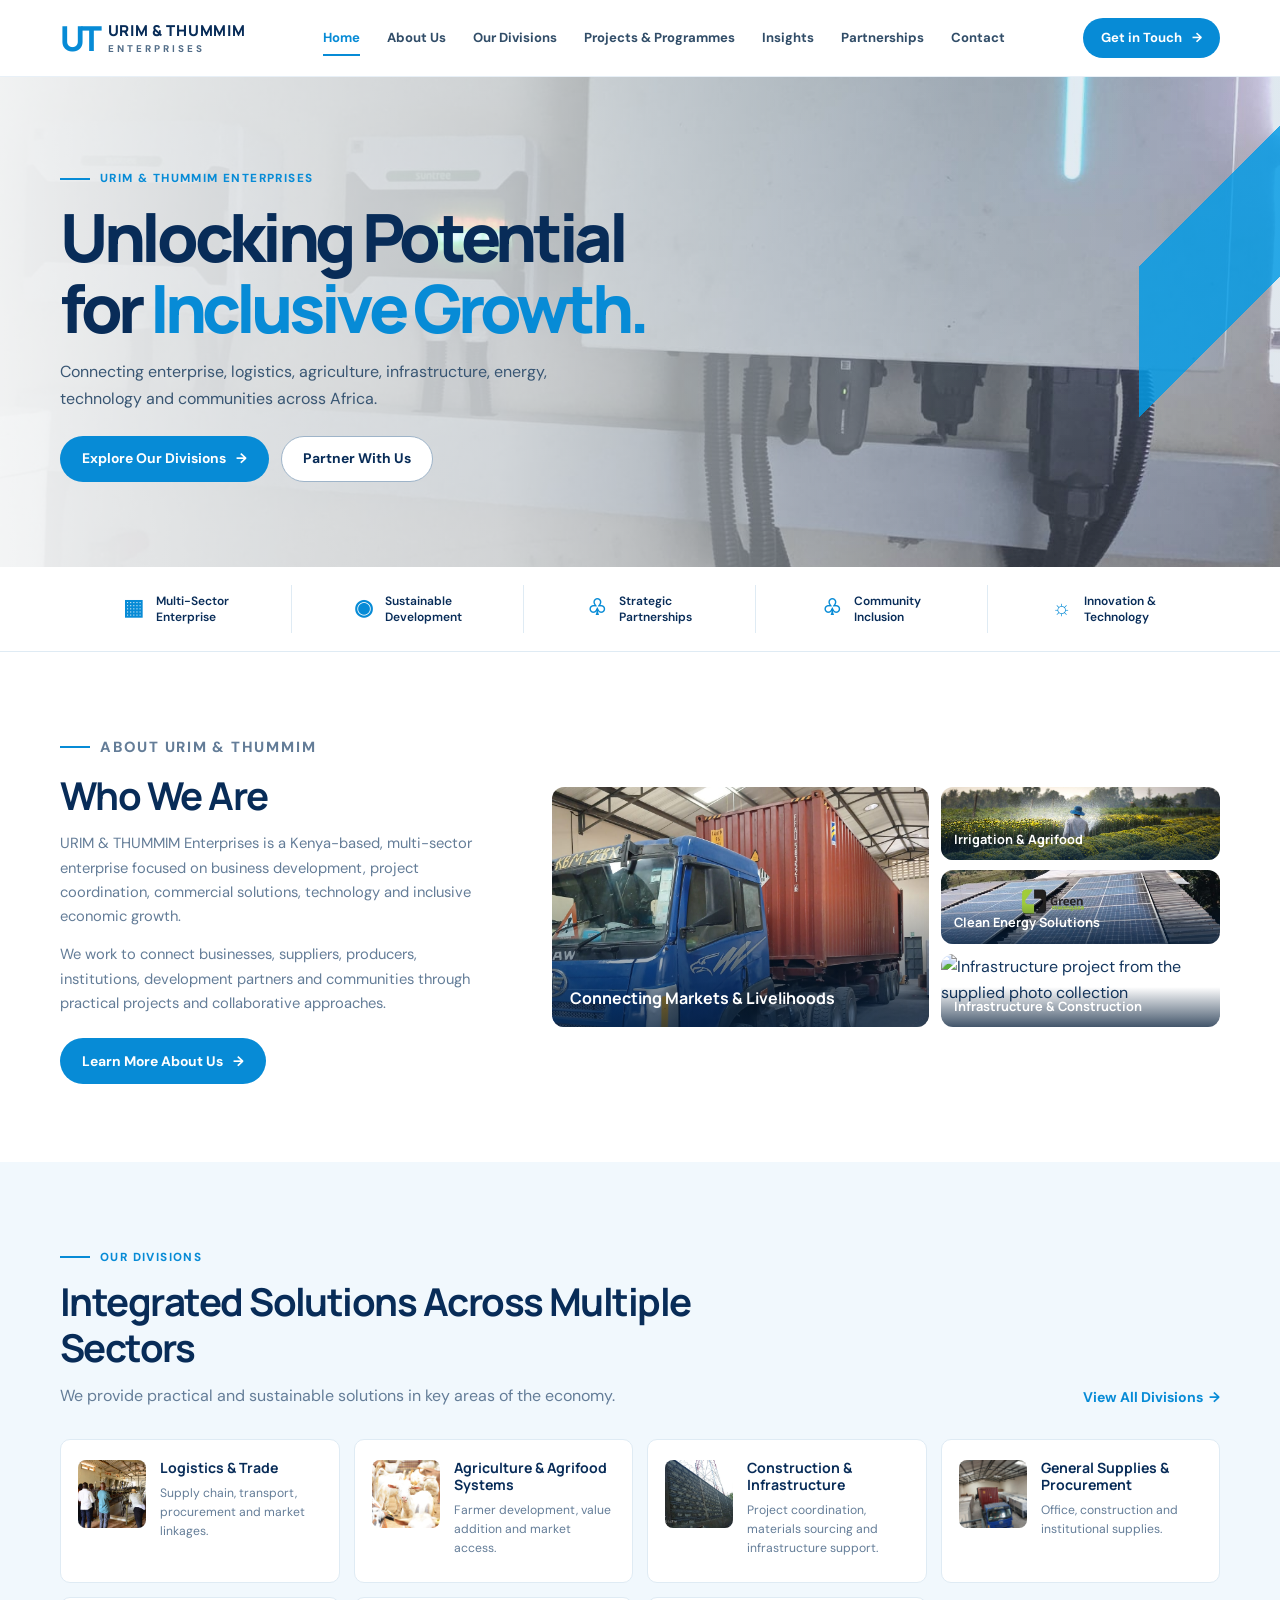
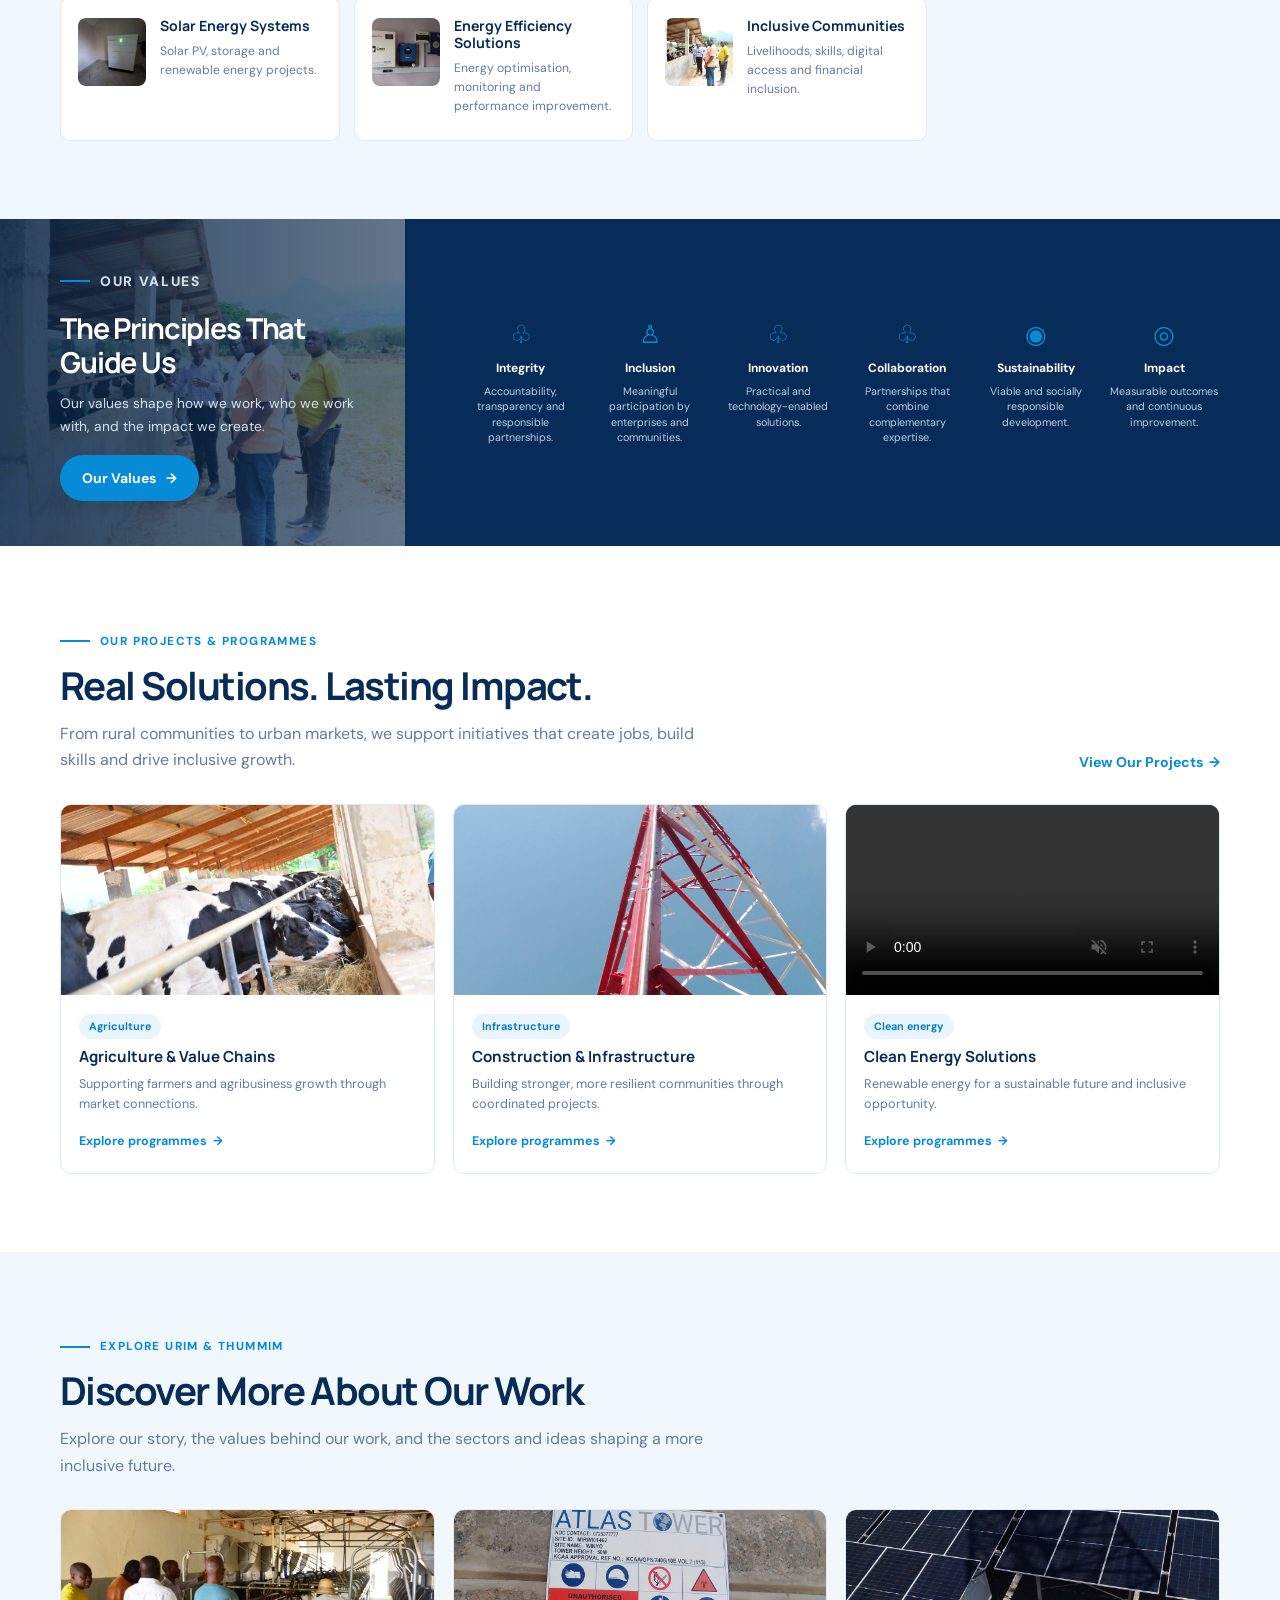
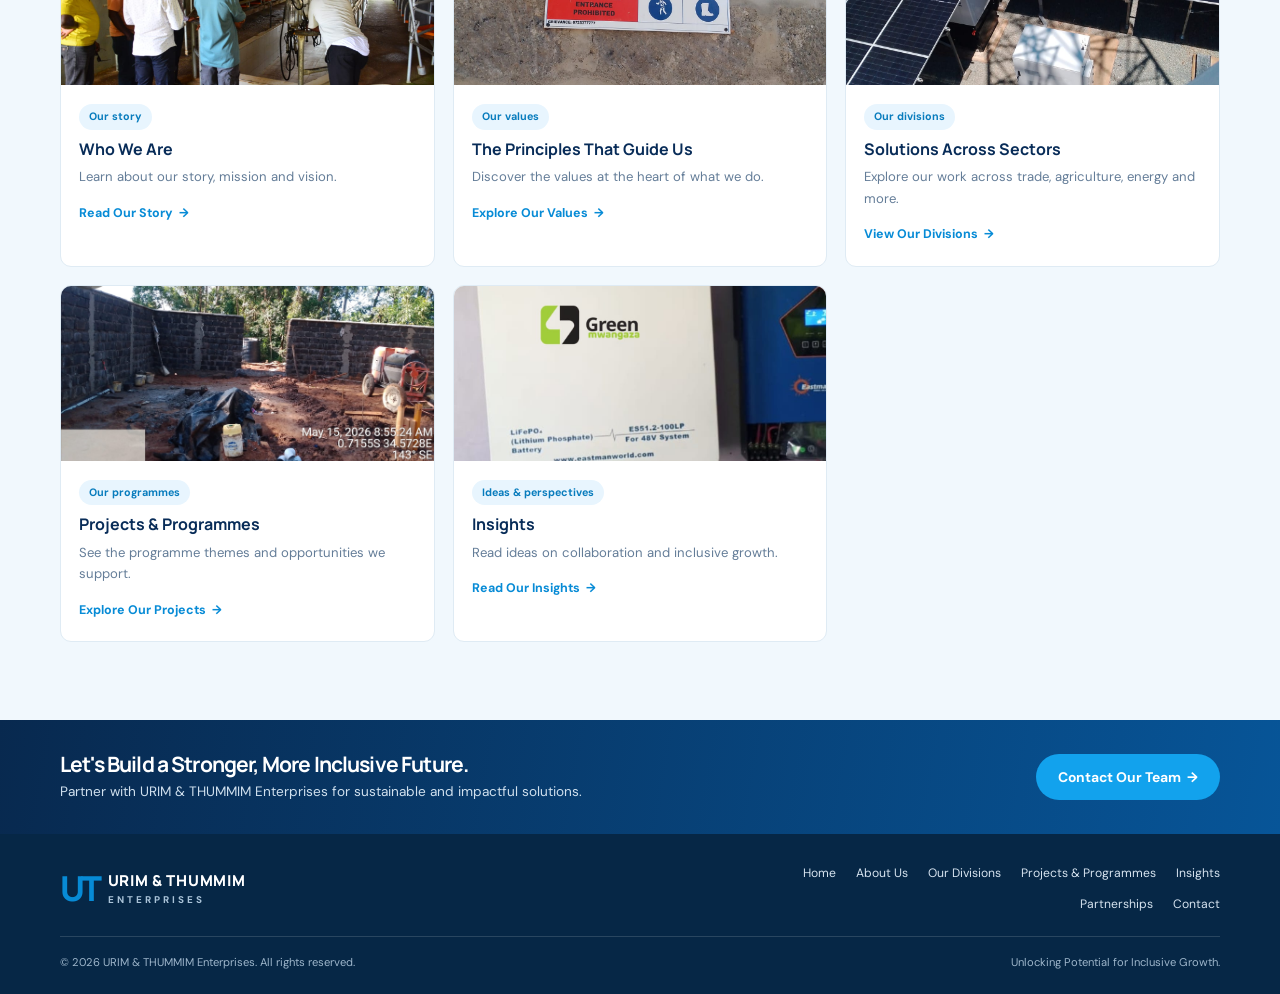
==== commit e6a0afe5: "Update index.html" ====
--- a/index.html
+++ b/index.html
@@ -49,11 +49,11 @@
           <a class="button" href="about.html">Learn More About Us <span aria-hidden="true">→</span></a>
         </div>
         <div class="feature-photos">
-          <a class="photo-feature" href="projects.html"><img src="assets/images/livestock-markets.jpeg" alt="Cattle grazing on open grassland as part of a livestock value chain" loading="lazy"><span>Connecting Markets &amp; Livelihoods</span></a>
+          <a class="photo-feature photo-feature--crop" href="projects.html"><img class="crop-bottom" src="assets/images/h15.jpeg" alt="Truck transporting goods as part of a regional supply chain" loading="lazy"><span>Connecting Markets &amp; Livelihoods</span></a>
           <div class="photo-stack">
             <a class="photo-feature" href="divisions.html"><img src="assets/images/agriculture-card.jpg" alt="Irrigated crop rows on a working farm" loading="lazy"><span>Irrigation &amp; Agrifood</span></a>
-            <a class="photo-feature" href="divisions.html"><img src="assets/images/hero-reference-mobile.jpg" alt="A worker beside a solar installation" loading="lazy"><span>Clean Energy Solutions</span></a>
-            <a class="photo-feature" href="divisions.html"><img src="assets/images/h40.jpeg" alt="Infrastructure project from the supplied photo collection" loading="lazy"><span>Infrastructure &amp; Construction</span></a>
+            <a class="photo-feature" href="divisions.html"><img src="assets/images/h9.jpeg" alt="A worker beside a solar installation" loading="lazy"><span>Clean Energy Solutions</span></a>
+            <a class="photo-feature" href="divisions.html"><img class="crop-side-right" src="assets/images/h80.jpeg" alt="Infrastructure project from the supplied photo collection" loading="lazy"><span>Infrastructure &amp; Construction</span></a>
           </div>
         </div>
       </div>
@@ -62,12 +62,12 @@
       <div class="container">
         <div class="section-heading"><div><p class="eyebrow">OUR DIVISIONS</p><h2>Integrated Solutions Across Multiple Sectors</h2><p class="lead">We provide practical and sustainable solutions in key areas of the economy.</p></div><a class="text-link" href="divisions.html">View All Divisions&nbsp; →</a></div>
         <div class="solutions-grid">
-          <a class="solution-card" href="divisions.html"><img class="solution-thumb" src="assets/images/h54.jpeg" alt="Trade and supply-chain project photo" loading="lazy"><span><h3>Logistics &amp; Trade</h3><p>Supply chain, transport, procurement and market linkages.</p></span></a>
+          <a class="solution-card" href="divisions.html"><img class="solution-thumb" src="assets/images/h26.jpeg" alt="Trade and supply-chain project photo" loading="lazy"><span><h3>Logistics &amp; Trade</h3><p>Supply chain, transport, procurement and market linkages.</p></span></a>
           <a class="solution-card" href="divisions.html"><img class="solution-thumb" src="assets/images/livestock-goats.jpeg" alt="Goats raised as part of a local agrifood value chain" loading="lazy"><span><h3>Agriculture &amp; Agrifood Systems</h3><p>Farmer development, value addition and market access.</p></span></a>
           <a class="solution-card" href="divisions.html"><img class="solution-thumb" src="assets/images/h41.jpeg" alt="Infrastructure project photo from the supplied collection" loading="lazy"><span><h3>Construction &amp; Infrastructure</h3><p>Project coordination, materials sourcing and infrastructure support.</p></span></a>
           <a class="solution-card" href="divisions.html"><img class="solution-thumb" src="assets/images/h20.jpeg" alt="Supplies and transport project photo" loading="lazy"><span><h3>General Supplies &amp; Procurement</h3><p>Office, construction and institutional supplies.</p></span></a>
           <a class="solution-card" href="divisions.html"><img class="solution-thumb" src="assets/images/h66.jpeg" alt="Solar battery storage equipment" loading="lazy"><span><h3>Solar Energy Systems</h3><p>Solar PV, storage and renewable energy projects.</p></span></a>
-          <a class="solution-card" href="divisions.html"><img class="solution-thumb" src="assets/images/h16.jpeg" alt="Energy project photo from the supplied collection" loading="lazy"><span><h3>Energy Efficiency Solutions</h3><p>Energy optimisation, monitoring and performance improvement.</p></span></a>
+          <a class="solution-card" href="divisions.html"><img class="solution-thumb" src="assets/images/h7.jpeg" alt="Energy project photo from the supplied collection" loading="lazy"><span><h3>Energy Efficiency Solutions</h3><p>Energy optimisation, monitoring and performance improvement.</p></span></a>
           <a class="solution-card" href="divisions.html"><img class="solution-thumb" src="assets/images/field-participants.jpeg" alt="People working together at a livestock facility" loading="lazy"><span><h3>Inclusive Communities</h3><p>Livelihoods, skills, digital access and financial inclusion.</p></span></a>
         </div>
       </div>
@@ -87,9 +87,9 @@
       <div class="container">
         <div class="section-heading"><div><p class="eyebrow">OUR PROJECTS &amp; PROGRAMMES</p><h2>Real Solutions. Lasting Impact.</h2><p class="lead">From rural communities to urban markets, we support initiatives that create jobs, build skills and drive inclusive growth.</p></div><a class="text-link" href="projects.html">View Our Projects&nbsp; →</a></div>
         <div class="project-grid">
-          <article class="project-card"><img src="assets/images/h43.jpeg" alt="Agriculture and value-chain project photo" loading="lazy"><div class="project-card-copy"><span class="tag">Agriculture</span><h3>Agriculture &amp; Value Chains</h3><p>Supporting farmers and agribusiness growth through market connections.</p><a class="text-link" href="projects.html">Explore programmes&nbsp; →</a></div></article>
-          <article class="project-card"><img src="assets/images/h45.jpeg" alt="Infrastructure project photo from the supplied collection" loading="lazy"><div class="project-card-copy"><span class="tag">Infrastructure</span><h3>Construction &amp; Infrastructure</h3><p>Building stronger, more resilient communities through coordinated projects.</p><a class="text-link" href="projects.html">Explore programmes&nbsp; →</a></div></article>
-          <article class="project-card"><img src="assets/images/h15.jpeg" alt="Solar energy storage equipment" loading="lazy"><div class="project-card-copy"><span class="tag">Clean energy</span><h3>Clean Energy Solutions</h3><p>Renewable energy for a sustainable future and inclusive opportunity.</p><a class="text-link" href="projects.html">Explore programmes&nbsp; →</a></div></article>
+          <article class="project-card"><img src="assets/images/h28.jpeg" alt="Agriculture and value-chain project photo" loading="lazy"><div class="project-card-copy"><span class="tag">Agriculture</span><h3>Agriculture &amp; Value Chains</h3><p>Supporting farmers and agribusiness growth through market connections.</p><a class="text-link" href="projects.html">Explore programmes&nbsp; →</a></div></article>
+          <article class="project-card"><img class="home-infrastructure-photo" src="assets/images/h45.jpeg" alt="Infrastructure project photo from the supplied collection" loading="lazy"><div class="project-card-copy"><span class="tag">Infrastructure</span><h3>Construction &amp; Infrastructure</h3><p>Building stronger, more resilient communities through coordinated projects.</p><a class="text-link" href="projects.html">Explore programmes&nbsp; →</a></div></article>
+          <article class="project-card"><video controls muted playsinline preload="auto" aria-label="Muted video of a clean energy project"><source src="assets/videos/h36.mp4" type="video/mp4">Your browser does not support embedded video.</video><div class="project-card-copy"><span class="tag">Clean energy</span><h3>Clean Energy Solutions</h3><p>Renewable energy for a sustainable future and inclusive opportunity.</p><a class="text-link" href="projects.html">Explore programmes&nbsp; →</a></div></article>
         </div>
       </div>
     </section>
@@ -98,11 +98,11 @@
         <div class="section-heading"><div><p class="eyebrow">EXPLORE URIM &amp; THUMMIM</p><h2>Discover More About Our Work</h2><p class="lead">Explore our story, the values behind our work, and the sectors and ideas shaping a more inclusive future.</p></div></div>
         <div class="explore-grid">
           <a class="explore-card" href="about.html">
-            <img src="assets/images/h44.jpeg" alt="People and facilities from the supplied project collection" loading="lazy">
+            <img src="assets/images/h26.jpeg" alt="People discussing dairy production at a livestock facility" loading="lazy">
             <div class="explore-card-copy"><span class="tag">Our story</span><h3>Who We Are</h3><p>Learn about our story, mission and vision.</p><span class="text-link">Read Our Story&nbsp; →</span></div>
           </a>
           <a class="explore-card" href="about.html#values">
-            <img src="assets/images/h46.jpeg" alt="Project values and community work photo" loading="lazy">
+            <img class="crop-bottom" src="assets/images/h46.jpeg" alt="Project values and community work photo" loading="lazy">
             <div class="explore-card-copy"><span class="tag">Our values</span><h3>The Principles That Guide Us</h3><p>Discover the values at the heart of what we do.</p><span class="text-link">Explore Our Values&nbsp; →</span></div>
           </a>
           <a class="explore-card" href="divisions.html">
@@ -114,12 +114,8 @@
             <div class="explore-card-copy"><span class="tag">Our programmes</span><h3>Projects &amp; Programmes</h3><p>See the programme themes and opportunities we support.</p><span class="text-link">Explore Our Projects&nbsp; →</span></div>
           </a>
           <a class="explore-card" href="insights.html">
-            <img src="assets/images/h49.jpeg" alt="Ideas and perspectives project photo" loading="lazy">
+            <img src="assets/images/h23.jpeg" alt="Solar energy storage equipment" loading="lazy">
             <div class="explore-card-copy"><span class="tag">Ideas &amp; perspectives</span><h3>Insights</h3><p>Read ideas on collaboration and inclusive growth.</p><span class="text-link">Read Our Insights&nbsp; →</span></div>
-          </a>
-          <a class="explore-card" href="contact.html">
-            <img src="assets/images/h50.jpeg" alt="Contact and community project photo" loading="lazy">
-            <div class="explore-card-copy"><span class="tag">Get in touch</span><h3>Contact Us</h3><p>Have an idea or a project? Let's start a conversation.</p><span class="text-link">Contact Our Team&nbsp; →</span></div>
           </a>
         </div>
       </div>
--- a/assets/css/site.css
+++ b/assets/css/site.css
@@ -0,0 +1,345 @@
+@import url('https://fonts.googleapis.com/css2?family=DM+Sans:wght@400;500;600;700&family=Manrope:wght@400;500;600;700;800&display=swap');
+
+:root {
+  --navy: #082c58;
+  --blue: #078bd6;
+  --bright-blue: #12a2ed;
+  --ink: #14365e;
+  --muted: #647d98;
+  --pale: #f1f8fd;
+  --line: #dfebf4;
+  --white: #fff;
+  --shadow: 0 12px 32px rgb(15 58 99 / 9%);
+}
+
+* { box-sizing: border-box; }
+html { scroll-behavior: smooth; }
+body {
+  margin: 0;
+  color: var(--ink);
+  background: #fff;
+  font-family: "DM Sans", Arial, sans-serif;
+  line-height: 1.65;
+  -webkit-font-smoothing: antialiased;
+}
+img { display: block; width: 100%; object-fit: cover; }
+.crop-side-left { object-position: left center; }
+.crop-side-right { object-position: right center; }
+.crop-bottom { object-position: center 30%; }
+.crop-side-right.crop-bottom { object-position: right 30%; }
+a { color: inherit; text-decoration: none; }
+button, input, select, textarea { font: inherit; }
+button, a { -webkit-tap-highlight-color: transparent; }
+.container { width: min(1160px, calc(100% - 48px)); margin-inline: auto; }
+.section { padding: 78px 0; }
+.section--pale { background: var(--pale); }
+.eyebrow {
+  display: inline-flex;
+  align-items: center;
+  gap: 10px;
+  margin: 0 0 12px;
+  color: var(--blue);
+  font-size: .73rem;
+  font-weight: 800;
+  letter-spacing: .12em;
+  text-transform: uppercase;
+}
+.eyebrow::before { width: 30px; height: 2px; background: var(--blue); content: ""; }
+h1, h2, h3, p { margin-top: 0; }
+h1, h2, h3 { font-family: Manrope, "DM Sans", sans-serif; line-height: 1.2; }
+h2 { margin-bottom: 12px; color: var(--navy); font-size: clamp(1.7rem, 3vw, 2.45rem); letter-spacing: -.04em; }
+.lead { max-width: 660px; margin-bottom: 0; color: var(--muted); }
+.section-heading { display: flex; align-items: end; justify-content: space-between; gap: 24px; margin-bottom: 30px; }
+.section-heading > div { max-width: 690px; }
+.text-link { color: var(--blue); font-size: .88rem; font-weight: 700; white-space: nowrap; }
+.text-link:hover { color: var(--navy); }
+.button {
+  display: inline-flex;
+  min-height: 46px;
+  align-items: center;
+  justify-content: center;
+  gap: 10px;
+  padding: 0 21px;
+  border: 1px solid transparent;
+  border-radius: 999px;
+  background: var(--blue);
+  color: var(--white);
+  font-size: .87rem;
+  font-weight: 700;
+  transition: background .2s, transform .2s;
+}
+.button:hover { transform: translateY(-2px); background: var(--navy); }
+.button--outline { border-color: #9eb4c9; background: #fff; color: var(--navy); }
+.button--outline:hover { border-color: var(--navy); background: var(--navy); color: #fff; }
+
+/* Header and navigation */
+.site-header { position: relative; z-index: 5; border-bottom: 1px solid #e8f0f7; background: #fff; }
+.nav-wrap { display: flex; min-height: 76px; align-items: center; justify-content: space-between; gap: 24px; }
+.brand { display: inline-flex; flex: 0 0 auto; align-items: center; gap: 10px; color: var(--navy); }
+.brand-mark { color: var(--blue); font-family: Manrope, sans-serif; font-size: 2.15rem; font-weight: 800; letter-spacing: -.12em; line-height: 1; }
+.brand-copy { display: grid; line-height: 1.15; }
+.brand-copy strong { font-family: Manrope, sans-serif; font-size: .94rem; font-weight: 800; letter-spacing: .045em; }
+.brand-copy span { margin-top: 4px; color: #526d88; font-size: .61rem; font-weight: 800; letter-spacing: .31em; }
+.site-nav { display: flex; align-items: center; gap: clamp(14px, 2.1vw, 28px); }
+.site-nav a { position: relative; padding: 10px 0; color: #314d68; font-size: .82rem; font-weight: 700; white-space: nowrap; }
+.site-nav a:hover, .site-nav a[aria-current="page"] { color: var(--blue); }
+.site-nav a[aria-current="page"]::after { position: absolute; right: 0; bottom: 3px; left: 0; height: 2px; background: var(--blue); content: ""; }
+.nav-cta { min-height: 40px; padding: 0 17px; font-size: .82rem; }
+.menu-toggle { display: none; width: 44px; height: 44px; border: 1px solid var(--line); border-radius: 50%; background: #fff; color: var(--navy); cursor: pointer; font-size: 1.25rem; }
+
+/* Home page */
+.hero {
+  position: relative;
+  display: flex;
+  min-height: 490px;
+  align-items: center;
+  overflow: hidden;
+  background: linear-gradient(90deg, rgb(255 255 255 / 93%) 0%, rgb(255 255 255 / 72%) 39%, rgb(255 255 255 / 18%) 75%, rgb(255 255 255 / 4%) 100%), linear-gradient(135deg, rgb(7 139 214 / 16%), rgb(8 44 88 / 12%)), url("../images/h82.jpeg") center center / cover no-repeat;
+}
+.hero::after { position: absolute; top: 0; right: 0; width: 11%; height: 100%; background: linear-gradient(135deg, transparent 0 30%, rgb(0 154 229 / 82%) 30% 54%, transparent 54%); content: ""; }
+.hero-content { position: relative; z-index: 1; max-width: 620px; margin-left: max(24px, calc((100% - 1160px) / 2)); margin-right: auto; padding: 36px 0; text-align: left; }
+.hero h1 { margin: 0 0 16px; color: var(--navy); font-size: clamp(2.5rem, 5.2vw, 4.25rem); font-weight: 800; letter-spacing: -.065em; line-height: 1.07; }
+.hero h1 span { color: var(--blue); }
+.hero-copy { max-width: 490px; margin-bottom: 24px; color: #395673; font-size: 1rem; }
+.button-row { display: flex; flex-wrap: wrap; gap: 12px; }
+.pillars { border-bottom: 1px solid var(--line); background: #fff; }
+.pillar-row { display: grid; grid-template-columns: repeat(5, 1fr); padding: 18px 0; }
+.pillar { display: flex; min-height: 48px; align-items: center; justify-content: center; gap: 12px; padding: 5px 12px; border-right: 1px solid var(--line); color: var(--navy); font-size: .75rem; font-weight: 600; line-height: 1.35; }
+.pillar:last-child { border: 0; }
+.pillar-icon { color: var(--blue); font-size: 1.35rem; }
+.intro-grid { display: grid; grid-template-columns: .95fr 1.45fr; align-items: center; gap: 54px; }
+.intro-copy p { margin: 0 0 14px; color: var(--muted); font-size: .92rem; }
+.intro-copy .button { margin-top: 9px; }
+.feature-photos { display: grid; height: 240px; grid-template-columns: 1.35fr 1fr; gap: 12px; }
+.photo-feature { position: relative; min-height: 240px; overflow: hidden; border-radius: 12px; }
+.photo-feature img { height: 100%; transition: transform .4s; }
+.photo-feature > .card-visual { position: absolute; inset: 0; }
+.photo-feature > .card-visual > span { position: relative; inset: auto; z-index: 1; }
+.photo-feature:hover img { transform: scale(1.04); }
+.photo-feature::after { position: absolute; inset: 45% 0 0; background: linear-gradient(transparent, rgb(4 29 57 / 75%)); content: ""; }
+.photo-feature span { position: absolute; z-index: 1; right: 18px; bottom: 18px; left: 18px; color: white; font-family: Manrope, sans-serif; font-size: 1rem; font-weight: 700; line-height: 1.35; }
+.photo-stack { display: grid; min-height: 0; grid-template-rows: repeat(3, minmax(0, 1fr)); gap: 10px; }
+.photo-stack .photo-feature { min-height: 0; }
+.photo-stack .photo-feature span { right: 13px; bottom: 12px; left: 13px; font-size: .8rem; }
+.solutions-grid { display: grid; grid-template-columns: repeat(4, 1fr); gap: 14px; }
+.solution-card { display: flex; min-height: 144px; gap: 14px; padding: 20px 17px; border: 1px solid var(--line); border-radius: 10px; background: #fff; transition: box-shadow .2s, transform .2s; }
+.solution-card:hover { transform: translateY(-3px); box-shadow: var(--shadow); }
+.solution-thumb { width: 68px; height: 68px; flex: 0 0 68px; border-radius: 8px; object-fit: cover; }
+.solution-icon { flex: 0 0 28px; color: var(--blue); font-size: 1.55rem; line-height: 1.2; }
+.solution-card h3 { margin: 0 0 7px; color: var(--navy); font-size: .88rem; }
+.solution-card p { margin: 0; color: var(--muted); font-size: .76rem; line-height: 1.55; }
+.values-band { display: grid; grid-template-columns: .95fr 2.05fr; background: var(--navy); color: #fff; }
+.values-intro { display: flex; min-height: 260px; align-items: center; padding: 45px max(34px, calc((100vw - 1160px) / 2)); padding-right: 35px; background: linear-gradient(90deg, rgb(4 34 68 / 84%), rgb(4 34 68 / 62%)), url("../images/field-participants.jpeg") center / cover; }
+.values-intro h2 { color: #fff; font-size: 1.8rem; }
+.values-intro p { max-width: 360px; margin-bottom: 18px; color: #d3e2ef; font-size: .86rem; }
+.values-list { display: grid; grid-template-columns: repeat(6, 1fr); align-content: center; padding: 32px 4vw; }
+.value-item { padding: 14px 9px; text-align: center; }
+.value-item .solution-icon { display: block; margin-bottom: 9px; font-size: 1.55rem; }
+.value-item strong { display: block; color: #fff; font-size: .75rem; }
+.value-item span:last-child { display: block; margin-top: 5px; color: #b9cee1; font-size: .67rem; line-height: 1.45; }
+.project-grid { display: grid; grid-template-columns: repeat(3, 1fr); gap: 18px; }
+.project-card { overflow: hidden; border: 1px solid var(--line); border-radius: 11px; background: #fff; }
+.project-card img { height: 190px; transition: transform .4s; }
+.project-card img.home-infrastructure-photo { object-position: center 28%; }
+.project-card video { display: block; width: 100%; height: 190px; background: #0b2947; object-fit: cover; }
+.project-card:hover img { transform: scale(1.035); }
+.card-visual { display: grid; place-items: center; overflow: hidden; background: radial-gradient(circle at 76% 18%, rgb(18 162 237 / 45%), transparent 36%), linear-gradient(135deg, #0b315d, #087cbd); color: #fff; }
+.card-visual span { display: grid; width: 68px; height: 68px; place-items: center; border: 1px solid rgb(255 255 255 / 48%); border-radius: 20px; background: rgb(255 255 255 / 12%); font-size: 2rem; }
+.division-card > .card-visual { height: 205px; }
+.project-card > .card-visual, .insight-card > .card-visual { height: 190px; }
+.project-card-copy { padding: 17px 18px 19px; }
+.project-card h3 { margin-bottom: 7px; color: var(--navy); font-size: .95rem; }
+.project-card p { margin-bottom: 12px; color: var(--muted); font-size: .79rem; }
+.project-card .text-link { font-size: .78rem; }
+.explore-grid { display: grid; grid-template-columns: repeat(3, minmax(0, 1fr)); gap: 18px; }
+.explore-card { overflow: hidden; border: 1px solid var(--line); border-radius: 11px; background: #fff; transition: box-shadow .2s, transform .2s; }
+.explore-card:hover { transform: translateY(-3px); box-shadow: var(--shadow); }
+.explore-card img { height: 175px; transition: transform .4s; }
+.explore-card > .card-visual { height: 175px; }
+.explore-card:hover img { transform: scale(1.035); }
+.explore-card-copy { padding: 17px 18px 19px; }
+.explore-card h3 { margin: 10px 0 7px; color: var(--navy); font-size: 1rem; }
+.explore-card p { margin-bottom: 11px; color: var(--muted); font-size: .82rem; }
+.explore-card .text-link { font-size: .78rem; }
+.callout { padding: 31px 0; background: linear-gradient(100deg, #08294f, #075598); color: #fff; }
+.callout-inner { display: flex; align-items: center; justify-content: space-between; gap: 25px; }
+.callout h2 { margin: 0 0 4px; color: #fff; font-size: 1.32rem; }
+.callout p { margin: 0; color: #d0e0ee; font-size: .85rem; }
+.callout .button { flex: 0 0 auto; background: var(--bright-blue); }
+
+/* Interior pages */
+.page-hero { position: relative; display: flex; min-height: 250px; align-items: center; overflow: hidden; background: linear-gradient(90deg, rgb(5 42 79 / 90%), rgb(5 42 79 / 55%)), url("../images/field-participants.jpeg") center 52% / cover; color: #fff; }
+.page-hero--about { background-image: linear-gradient(90deg, rgb(5 42 79 / 88%), rgb(5 42 79 / 48%)), url("../images/field-participants.jpeg"); }
+.page-hero--projects { background-image: linear-gradient(90deg, rgb(5 42 79 / 88%), rgb(5 42 79 / 48%)), url("../images/hero-reference.jpg"); }
+.page-hero--divisions { background-image: linear-gradient(90deg, rgb(5 42 79 / 88%), rgb(5 42 79 / 48%)), url("../images/hero-reference-mobile.jpg"); }
+.page-hero--insights { background-image: linear-gradient(90deg, rgb(5 42 79 / 88%), rgb(5 42 79 / 48%)), url("../images/field-participants.jpeg"); }
+.page-hero--partnerships { background-image: linear-gradient(90deg, rgb(5 42 79 / 88%), rgb(5 42 79 / 48%)), url("../images/completed-facility.jpeg"); }
+.page-hero--contact { background-image: linear-gradient(90deg, rgb(5 42 79 / 86%), rgb(5 42 79 / 34%)), url("../images/completed-facility.jpeg"); background-position: center, center 43%; }
+.page-hero h1 { margin: 0 0 9px; color: #fff; font-size: clamp(2.2rem, 5vw, 3.35rem); letter-spacing: -.055em; }
+.page-hero p { max-width: 610px; margin: 0; color: #e0edf7; font-size: 1rem; }
+.breadcrumbs { padding: 13px 0; border-bottom: 1px solid var(--line); color: #8296aa; font-size: .76rem; }
+.breadcrumbs a { color: var(--blue); }
+.story-grid { display: grid; grid-template-columns: 1.05fr .95fr; align-items: center; gap: 48px; }
+.story-image { height: 360px; border-radius: 12px; box-shadow: var(--shadow); }
+.story-copy p { color: var(--muted); }
+.story-feature { display: grid; grid-template-columns: 1fr 1fr; align-items: center; gap: 30px; margin: 0 0 30px; overflow: hidden; border: 1px solid var(--line); border-radius: 12px; background: #f3f8fc; }
+.story-feature > img { height: 280px; }
+.story-feature > .card-visual { height: 280px; }
+.story-feature-copy { padding: 28px 30px 28px 0; }
+.story-feature-copy h2 { margin: 8px 0; color: var(--navy); font-size: 1.4rem; }
+.story-feature-copy p:not(.eyebrow) { color: var(--muted); font-size: .87rem; }
+.mission-grid { display: grid; grid-template-columns: repeat(2, 1fr); gap: 18px; }
+.mission-card { display: flex; gap: 17px; padding: 25px; border: 1px solid var(--line); border-radius: 12px; background: #fff; }
+.mission-photo { width: 76px; height: 76px; flex: 0 0 76px; border-radius: 9px; object-fit: cover; }
+.mission-card .solution-icon { font-size: 1.7rem; }
+.mission-card h3 { margin: 0 0 7px; color: var(--navy); font-size: 1.05rem; }
+.mission-card p { margin: 0; color: var(--muted); font-size: .86rem; }
+.stats { display: grid; grid-template-columns: repeat(4, 1fr); gap: 15px; }
+.stat { padding: 25px 20px; border: 1px solid var(--line); border-radius: 10px; background: #fff; text-align: center; }
+.stat strong { display: block; color: var(--blue); font-family: Manrope, sans-serif; font-size: 1.8rem; }
+.stat span { color: var(--muted); font-size: .82rem; }
+.division-grid, .insight-grid { display: grid; grid-template-columns: repeat(3, 1fr); gap: 22px; }
+.division-card { overflow: hidden; border: 1px solid var(--line); border-radius: 12px; background: #fff; }
+.division-card img, .division-card video { height: 205px; }
+.division-card .division-photo--construction { object-position: center 68%; }
+.division-card .division-photo--supplies { object-position: center 68%; }
+.division-card video { display: block; width: 100%; background: #0b2947; object-fit: cover; }
+.division-card > div { padding: 20px; }
+.division-card h3 { margin-bottom: 8px; color: var(--navy); font-size: 1.05rem; }
+.division-card p { margin-bottom: 12px; color: var(--muted); font-size: .83rem; }
+.tag { display: inline-flex; padding: 4px 10px; border-radius: 999px; background: #e8f5fe; color: #087cbd; font-size: .67rem; font-weight: 700; }
+.project-card .tag { margin-bottom: 9px; }
+.project-filters { display: flex; flex-wrap: wrap; gap: 9px; margin-bottom: 24px; }
+.filter-chip { padding: 8px 15px; border: 1px solid var(--line); border-radius: 999px; background: white; color: var(--muted); font-size: .79rem; }
+.filter-chip.active { border-color: var(--blue); background: var(--blue); color: #fff; }
+.insight-card { overflow: hidden; border: 1px solid var(--line); border-radius: 12px; background: #fff; }
+.insight-card img { height: 190px; }
+.insight-card img.insight-photo--contain { background: #f1f8fd; object-fit: contain; }
+.insight-copy { padding: 19px; }
+.insight-copy h3 { margin: 10px 0 8px; color: var(--navy); font-size: 1rem; }
+.insight-copy p { margin: 0; color: var(--muted); font-size: .82rem; }
+.partnership-grid { display: grid; grid-template-columns: 1fr 1fr; align-items: center; gap: 42px; }
+.partnership-grid img, .partnership-visual { height: 360px; border-radius: 12px; }
+.check-list { display: grid; gap: 12px; margin: 21px 0; padding: 0; list-style: none; }
+.check-list li { display: flex; gap: 10px; color: var(--muted); font-size: .88rem; }
+.check-list li::before { color: var(--blue); content: "✓"; font-weight: 800; }
+.contact-section { padding: 45px 0 58px; }
+.contact-grid { display: grid; grid-template-columns: .92fr 1.08fr; align-items: start; gap: 38px; }
+.contact-grid > div > h2 { margin-bottom: 8px; font-size: 1.8rem; }
+.contact-intro { margin-bottom: 19px; color: var(--muted); font-size: .87rem; }
+.contact-info { display: grid; gap: 9px; }
+.contact-card { display: flex; align-items: flex-start; gap: 13px; padding: 12px 14px; border: 1px solid var(--line); border-radius: 9px; background: #fff; }
+.contact-icon { display: grid; width: 34px; height: 34px; flex: 0 0 34px; place-items: center; border-radius: 9px; background: #eaf6fd; color: var(--blue); }
+.contact-icon svg { width: 19px; height: 19px; stroke: currentColor; stroke-linecap: round; stroke-linejoin: round; stroke-width: 1.8; }
+.contact-card strong { display: block; margin-bottom: 3px; color: var(--navy); font-size: .87rem; }
+.contact-card span { color: var(--muted); font-size: .81rem; }
+.contact-card .contact-email-link { display: inline-flex; min-height: 34px; align-items: center; margin-top: 3px; padding: 6px 10px; border-radius: 6px; background: #eaf6fd; color: #087cbd; font-size: .81rem; font-weight: 700; text-decoration: underline; text-underline-offset: 3px; }
+.contact-card .contact-email-link:hover { background: #d7edfa; color: #064e78; }
+.contact-card .contact-email-link:focus-visible { border-radius: 2px; outline: 2px solid var(--blue); outline-offset: 3px; }
+.contact-map { position: relative; display: block; height: 154px; margin-top: 13px; overflow: hidden; border: 1px solid var(--line); border-radius: 10px; background: #e7f1e7; }
+.contact-map > img { height: 100%; }
+.map-label { position: absolute; right: 9px; bottom: 9px; left: 9px; display: flex; align-items: center; justify-content: space-between; gap: 12px; padding: 9px 12px; border: 1px solid rgb(223 235 244 / 85%); border-radius: 8px; background: rgb(255 255 255 / 96%); }
+.map-label strong, .map-label small { display: block; }
+.map-label strong { color: var(--navy); font-size: .78rem; }
+.map-label small { margin-top: 2px; color: var(--muted); font-size: .67rem; }
+.map-link { color: var(--blue); font-size: .72rem; font-weight: 700; white-space: nowrap; }
+.contact-banner { padding: 28px 0; background: linear-gradient(100deg, rgb(4 37 71 / 97%), rgb(5 73 127 / 88%)), url("../images/completed-facility.jpeg") center 48% / cover; color: #fff; }
+.contact-banner-inner { display: flex; align-items: center; gap: 17px; }
+.contact-banner-mark { display: grid; width: 49px; height: 49px; flex: 0 0 49px; place-items: center; border: 1px solid rgb(255 255 255 / 46%); border-radius: 50%; color: #fff; font-family: Manrope, sans-serif; font-size: 1.05rem; font-weight: 800; }
+.contact-banner-inner > div { flex: 1; }
+.contact-banner h2 { margin: 0 0 4px; color: #fff; font-size: 1.18rem; }
+.contact-banner p { margin: 0; color: #d0e0ee; font-size: .8rem; }
+.contact-banner .button { flex: 0 0 auto; background: var(--bright-blue); }
+
+/* Footer */
+.site-footer { background: #062746; color: #d6e3ef; }
+.footer-top { display: flex; align-items: center; justify-content: space-between; gap: 25px; padding: 38px 0; border-bottom: 1px solid rgb(255 255 255 / 14%); }
+.footer-top h2 { margin: 0 0 5px; color: #fff; font-size: 1.28rem; }
+.footer-top p { margin: 0; color: #b7cadd; font-size: .8rem; }
+.footer-main { display: grid; grid-template-columns: 1.4fr 1fr; gap: 40px; padding: 29px 0 22px; }
+.footer-main .brand { color: #fff; }
+.footer-main .brand-copy span { color: #aac3d8; }
+.footer-nav { display: flex; flex-wrap: wrap; justify-content: end; gap: 11px 20px; align-content: center; }
+.footer-nav a { color: #d6e3ef; font-size: .76rem; }
+.footer-nav a:hover { color: #65c5fb; }
+.footer-bottom { display: flex; justify-content: space-between; gap: 18px; padding: 16px 0 22px; border-top: 1px solid rgb(255 255 255 / 14%); color: #9db5ca; font-size: .7rem; }
+.social-links { display: flex; gap: 8px; }
+.social-links a { display: grid; width: 25px; height: 25px; place-items: center; border-radius: 50%; background: #e5f3fd; color: var(--navy); font-size: .67rem; font-weight: 800; }
+
+@media (max-width: 920px) {
+  .site-nav { gap: 13px; }
+  .site-nav a { font-size: .75rem; }
+  .nav-cta { display: none; }
+  .intro-grid { gap: 32px; }
+  .solutions-grid { grid-template-columns: repeat(2, 1fr); }
+  .values-band { grid-template-columns: 1fr; }
+  .values-intro { min-height: 220px; padding: 38px 24px; }
+  .values-list { padding: 24px; }
+  .division-grid, .insight-grid, .explore-grid { grid-template-columns: repeat(2, minmax(0, 1fr)); }
+}
+@media (max-width: 700px) {
+  .container { width: min(100% - 36px, 540px); }
+  .section { padding: 57px 0; }
+  .nav-wrap { min-height: 68px; }
+  .menu-toggle { display: inline-grid; place-items: center; }
+  .site-nav { position: absolute; top: 100%; right: 0; left: 0; display: none; align-items: stretch; gap: 0; padding: 9px 18px 17px; border-bottom: 1px solid var(--line); background: #fff; box-shadow: 0 14px 20px rgb(10 42 72 / 10%); }
+  .site-nav.is-open { display: grid; }
+  .site-nav a { padding: 12px 6px; border-bottom: 1px solid #edf2f7; font-size: .94rem; font-weight: 700; }
+  .site-nav a[aria-current="page"]::after { right: auto; bottom: 6px; width: 25px; }
+  .hero { min-height: 525px; align-items: end; background-image: linear-gradient(0deg, rgb(255 255 255 / 94%) 0%, rgb(255 255 255 / 78%) 35%, rgb(255 255 255 / 30%) 60%, rgb(255 255 255 / 5%) 100%), url("../images/h82.jpeg"); background-position: center, center top; background-size: 100% 100%, cover; background-repeat: no-repeat; }
+  .hero::after { display: none; }
+  .hero-content { margin-inline: auto; padding: 125px 0 39px; }
+  .hero h1 { font-size: clamp(2.35rem, 11vw, 3.4rem); }
+  .hero-copy { font-size: .91rem; }
+  .pillar-row { grid-template-columns: repeat(2, 1fr); padding: 10px 0; }
+  .pillar { justify-content: start; min-height: 56px; border-right: 0; border-bottom: 1px solid var(--line); }
+  .pillar:nth-last-child(-n+1) { grid-column: 1 / -1; border-bottom: 0; }
+  .intro-grid, .story-grid, .partnership-grid, .contact-grid { grid-template-columns: 1fr; gap: 27px; }
+  .story-feature { grid-template-columns: 1fr; gap: 0; }
+  .story-feature > img { height: 210px; }
+  .story-feature-copy { padding: 22px; }
+  .feature-photos { height: auto; grid-template-columns: 1fr; }
+  .photo-feature--crop { height: 220px; }
+  .photo-feature { min-height: 220px; }
+  .photo-stack { grid-template-columns: repeat(3, minmax(0, 1fr)); grid-template-rows: 1fr; }
+  .photo-stack .photo-feature { min-height: 115px; }
+  .section-heading { align-items: start; flex-direction: column; gap: 10px; }
+  .solutions-grid { gap: 10px; }
+  .solution-card { min-height: 155px; flex-direction: column; gap: 10px; padding: 15px; }
+  .solution-icon { font-size: 1.35rem; }
+  .values-list { grid-template-columns: repeat(3, 1fr); padding: 18px 10px; }
+  .project-grid, .division-grid, .insight-grid { grid-template-columns: 1fr; }
+  .explore-grid { grid-template-columns: repeat(2, minmax(0, 1fr)); gap: 11px; }
+  .explore-card img, .explore-card > .card-visual { height: 125px; }
+  .explore-card-copy { padding: 13px; }
+  .explore-card h3 { font-size: .89rem; }
+  .explore-card p { font-size: .75rem; }
+  .project-card img, .division-card img, .division-card video, .insight-card img { height: 215px; }
+  .project-card video { height: 215px; }
+  .project-card > .card-visual, .division-card > .card-visual, .insight-card > .card-visual { height: 215px; }
+  .callout-inner, .footer-top { align-items: start; flex-direction: column; }
+  .callout-inner .button { align-self: start; }
+  .page-hero { min-height: 220px; }
+  .mission-grid, .stats { grid-template-columns: repeat(2, 1fr); }
+  .story-image, .partnership-grid img { height: 270px; }
+  .contact-banner-inner { align-items: start; flex-wrap: wrap; }
+  .contact-banner-inner > div { flex-basis: calc(100% - 70px); }
+  .contact-banner .button { margin-left: 66px; }
+  .footer-main { grid-template-columns: 1fr; gap: 20px; }
+  .footer-nav { justify-content: start; }
+  .footer-bottom { flex-direction: column; }
+}
+@media (max-width: 390px) {
+  .container { width: calc(100% - 28px); }
+  .brand-copy strong { font-size: .82rem; }
+  .brand-copy span { font-size: .58rem; }
+  .brand-mark { font-size: 1.95rem; }
+  .button { padding-inline: 16px; font-size: .8rem; }
+  .pillar { padding-inline: 6px; font-size: .69rem; }
+  .solutions-grid { grid-template-columns: 1fr 1fr; }
+  .explore-grid { grid-template-columns: 1fr; }
+  .explore-card img, .explore-card > .card-visual { height: 170px; }
+}
+@media (prefers-reduced-motion: reduce) {
+  *, *::before, *::after { scroll-behavior: auto !important; transition-duration: .01ms !important; animation-duration: .01ms !important; }
+}
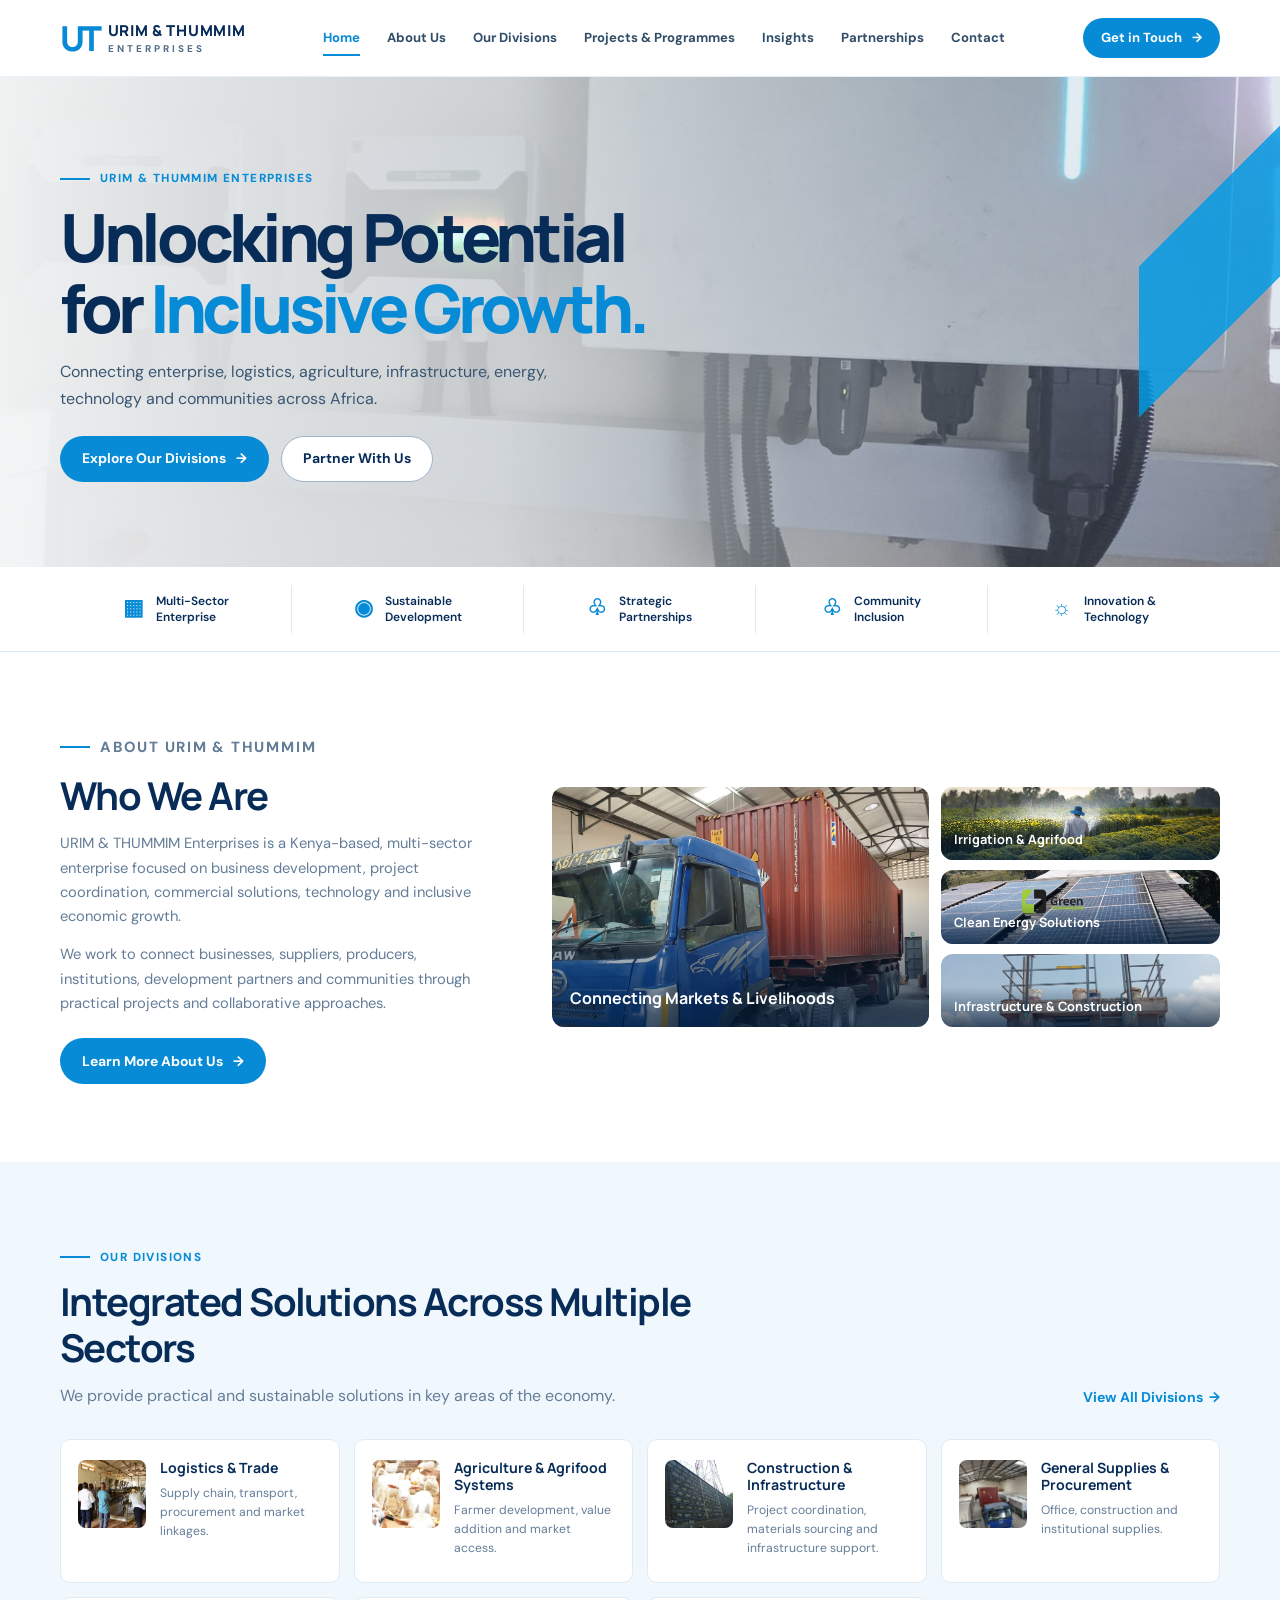
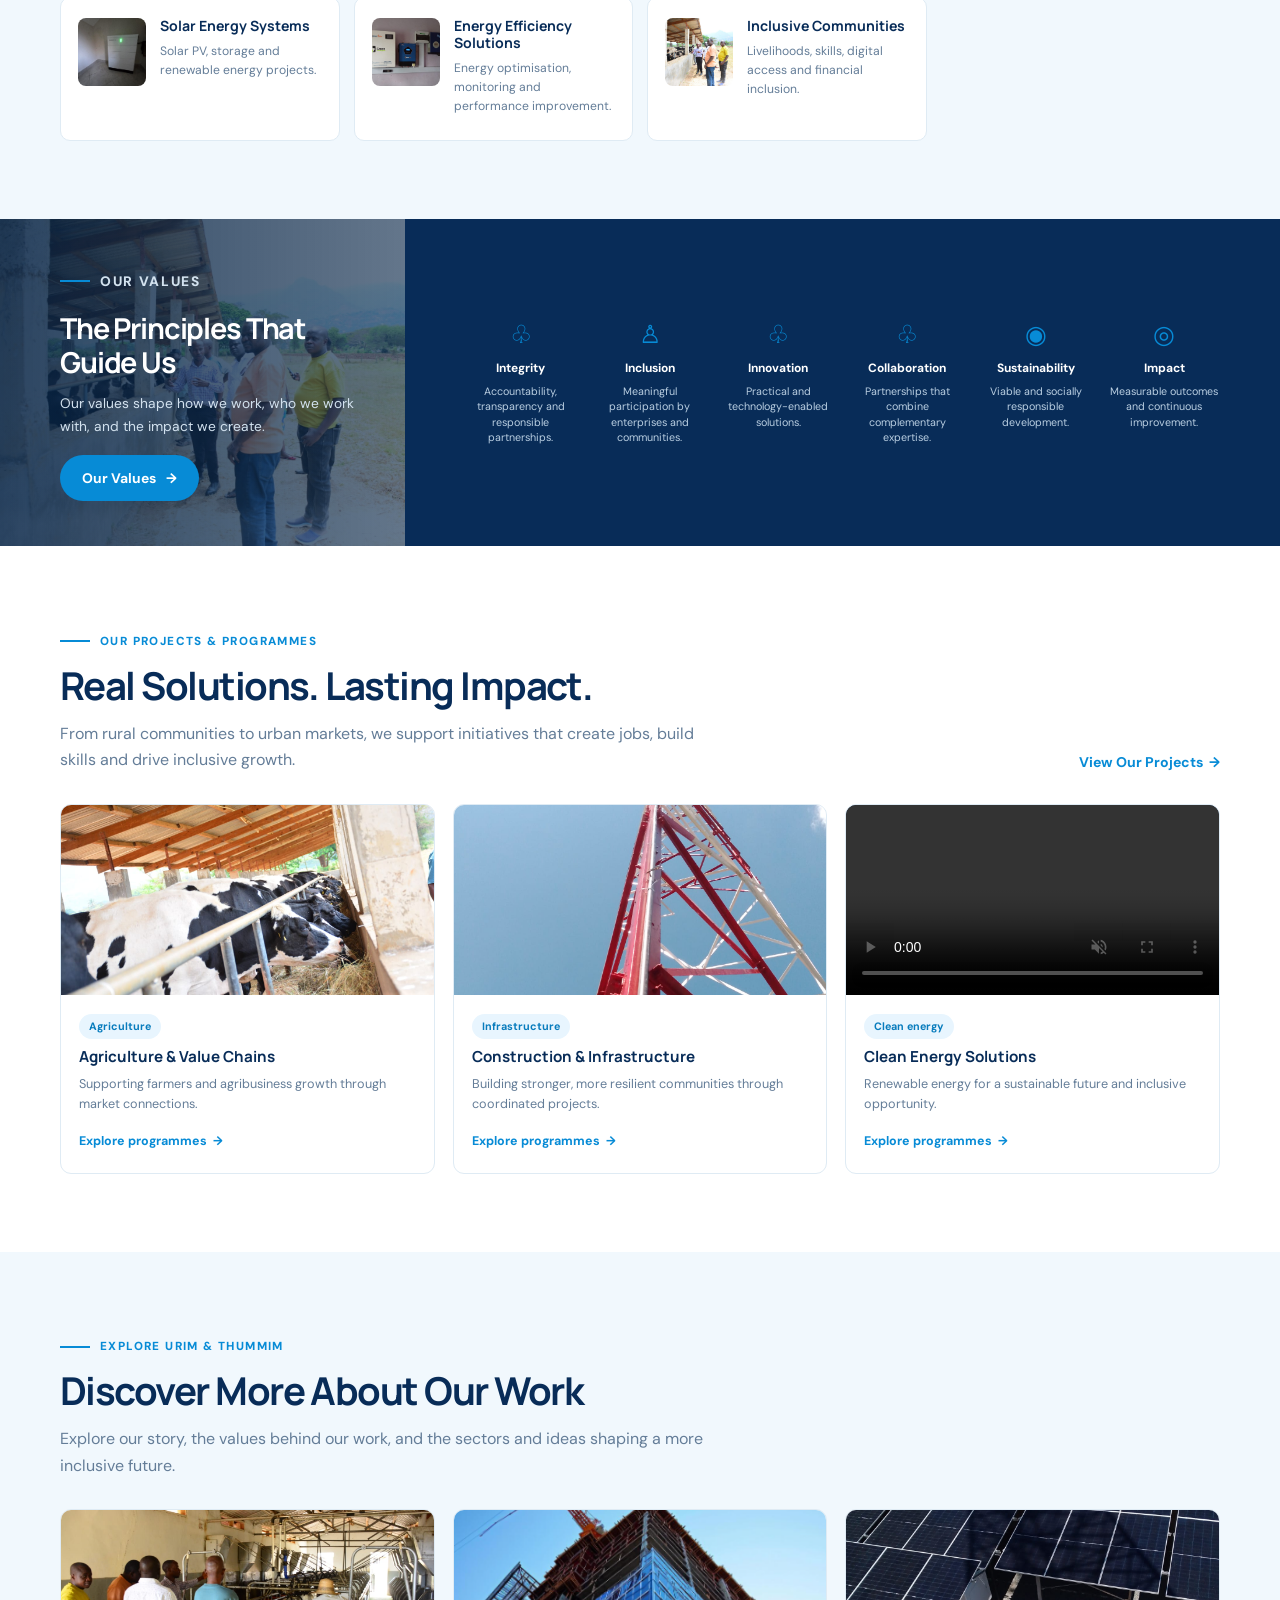
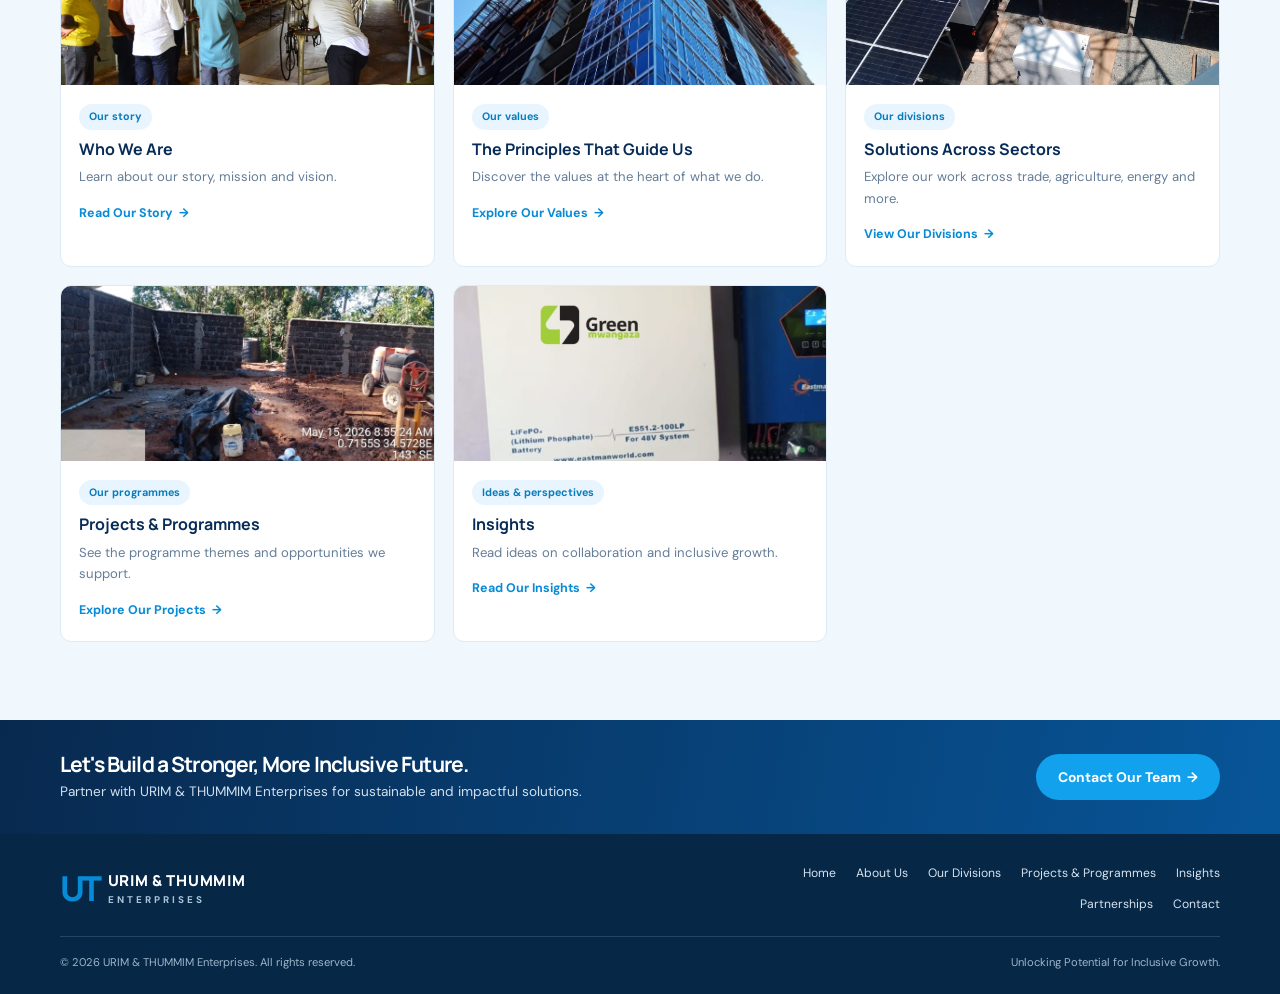
==== commit 46debac1: "Update index.html" ====
--- a/index.html
+++ b/index.html
@@ -2,7 +2,7 @@
 <html lang="en">
 <head>
   <meta charset="utf-8">
-  <meta name="viewport" content="width=device-width, initial-scale=1">
+  <meta name="viewport" content="width=device-width, initial-scale=1, viewport-fit=cover">
   <meta name="theme-color" content="#082c58">
   <meta name="description" content="URIM & THUMMIM Enterprises connects people, projects and opportunity through inclusive, sustainable solutions across Africa.">
   <link rel="icon" type="image/png" href="logo2.png">
@@ -102,7 +102,7 @@
             <div class="explore-card-copy"><span class="tag">Our story</span><h3>Who We Are</h3><p>Learn about our story, mission and vision.</p><span class="text-link">Read Our Story&nbsp; →</span></div>
           </a>
           <a class="explore-card" href="about.html#values">
-            <img class="crop-bottom" src="assets/images/h46.jpeg" alt="Project values and community work photo" loading="lazy">
+            <img src="assets/images/h88.png" alt="Infrastructure project photo from the supplied collection" loading="lazy">
             <div class="explore-card-copy"><span class="tag">Our values</span><h3>The Principles That Guide Us</h3><p>Discover the values at the heart of what we do.</p><span class="text-link">Explore Our Values&nbsp; →</span></div>
           </a>
           <a class="explore-card" href="divisions.html">
